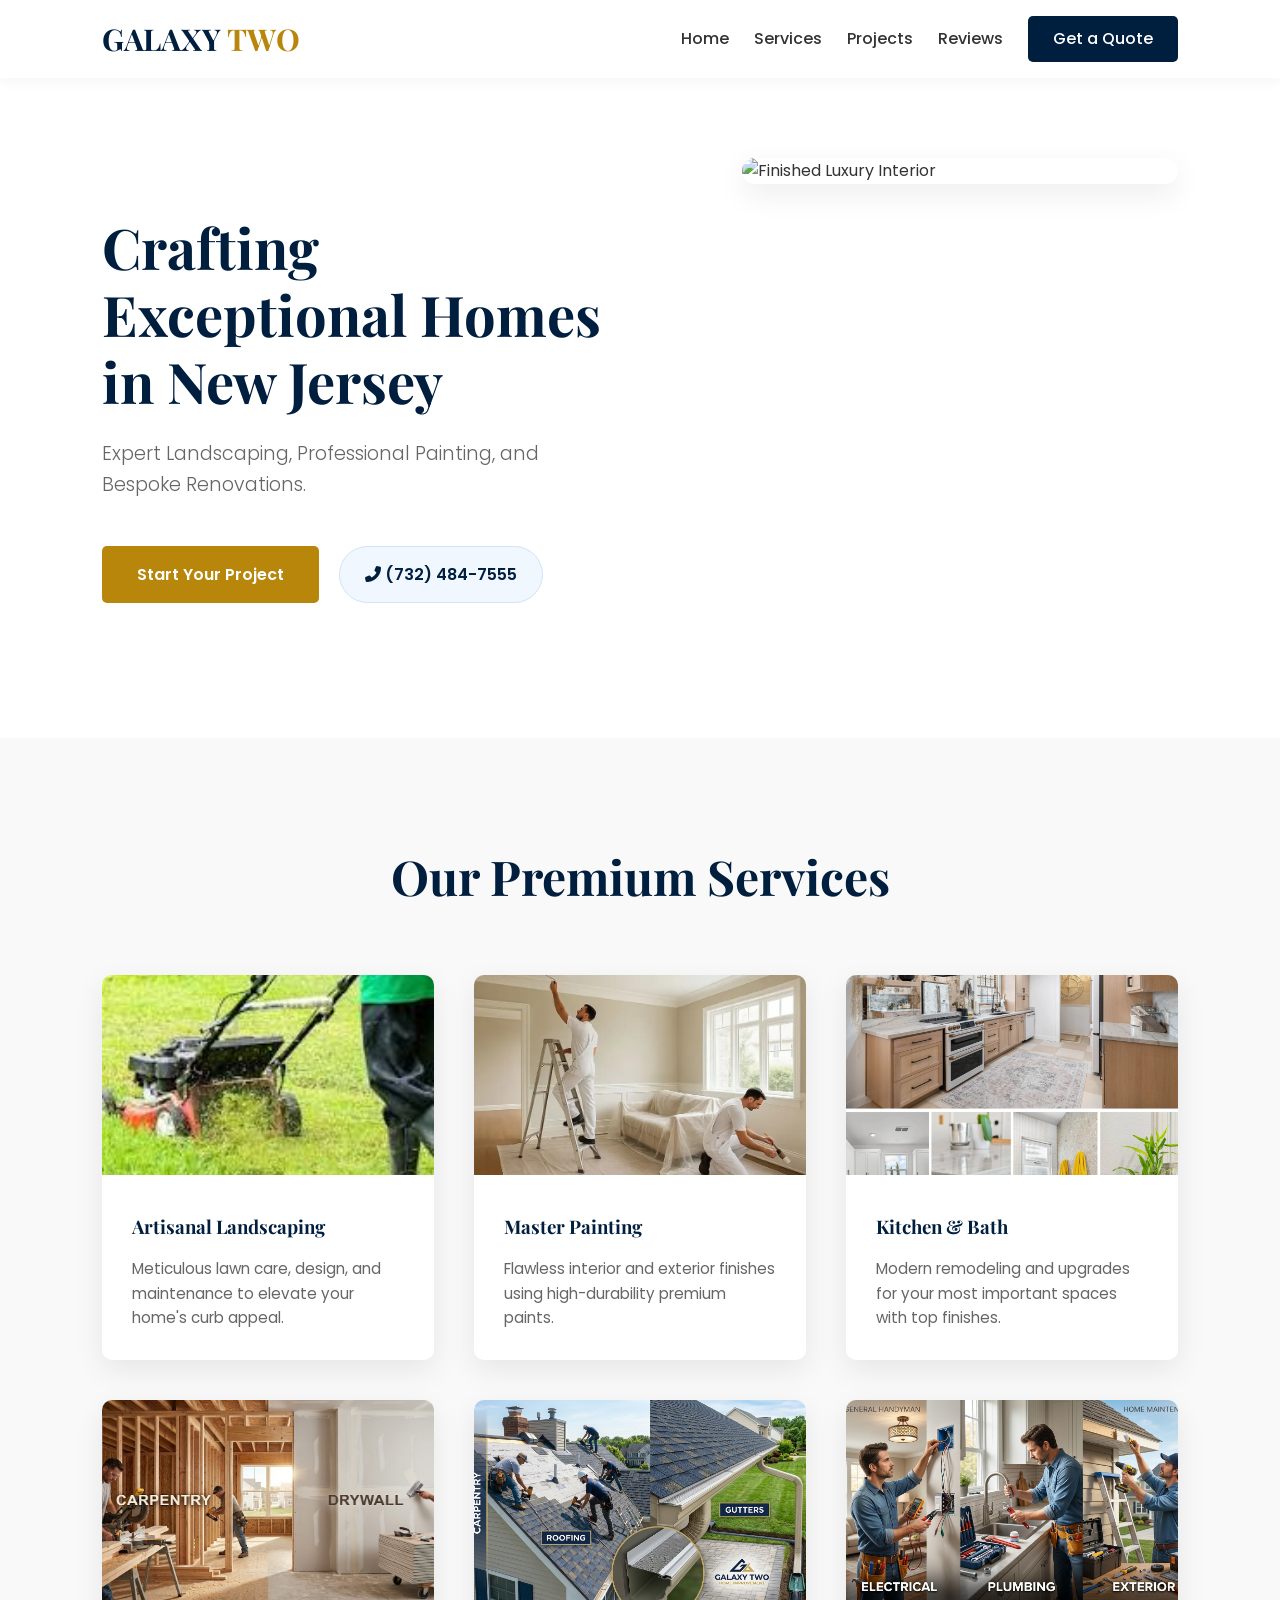
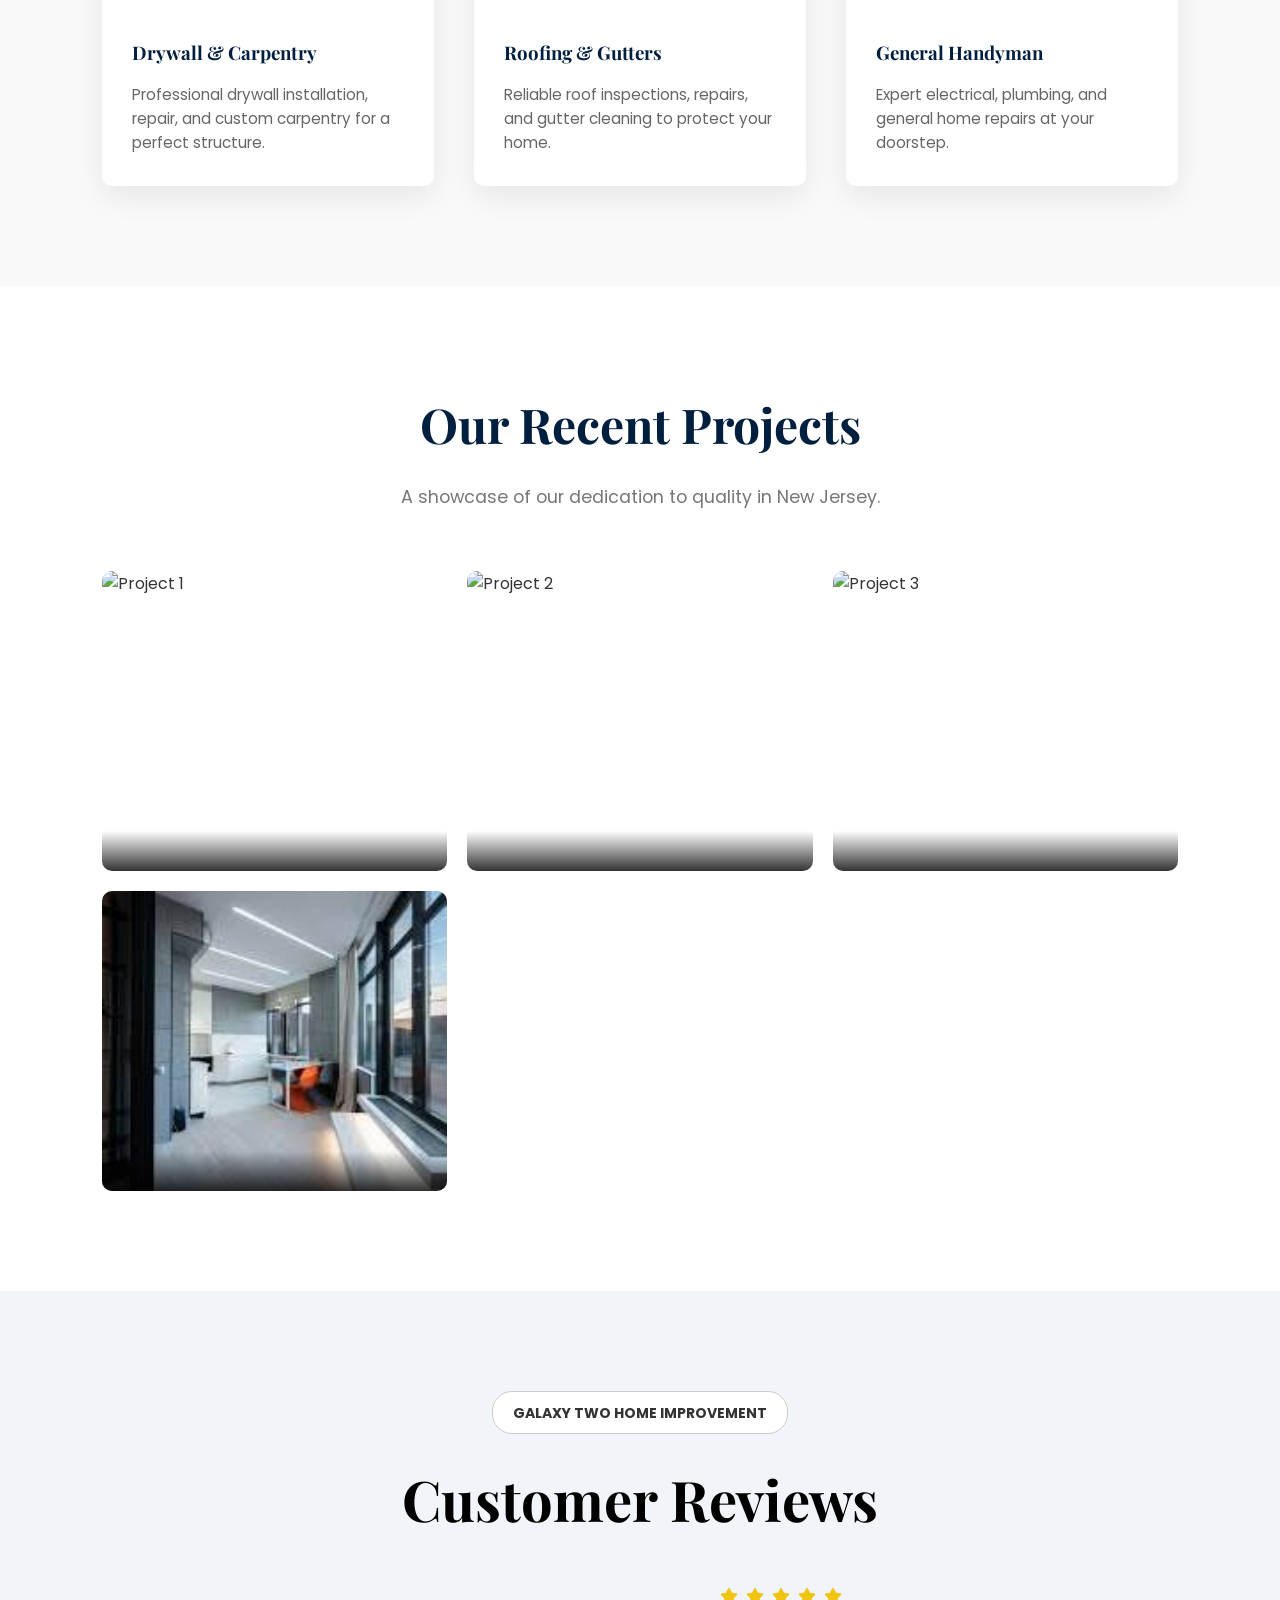
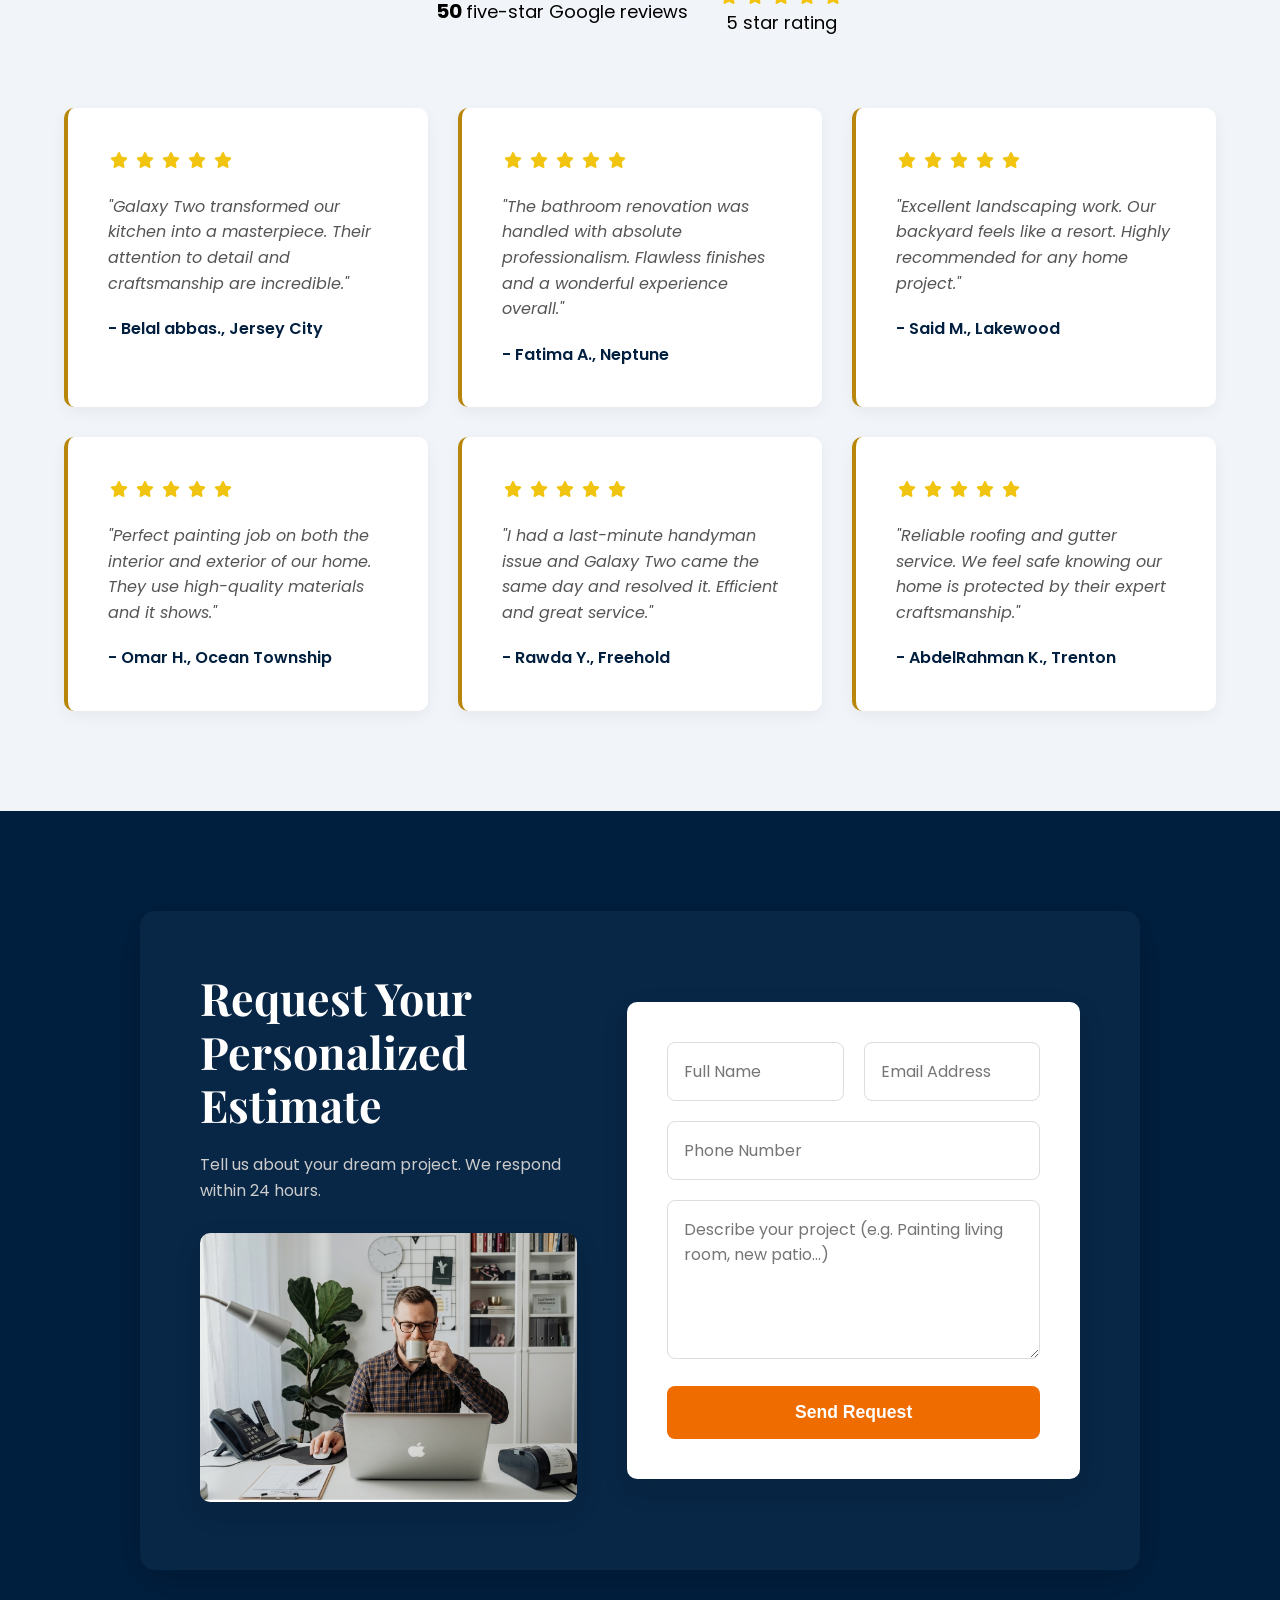
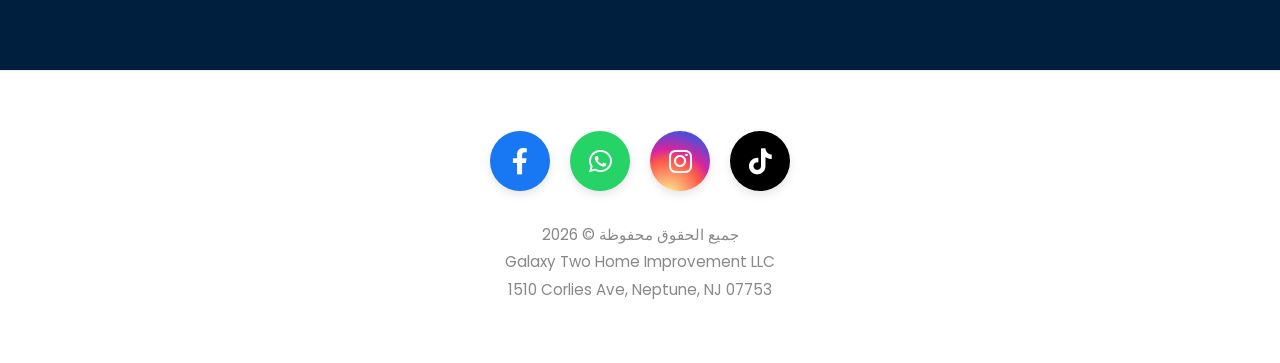
==== index.html @ e9cbbf68 "fix index.html name" ====
<!DOCTYPE html>
<html lang="en">
<head>
    <meta charset="UTF-8">
    <meta name="viewport" content="width=device-width, initial-scale=1.0">
    <title>Galaxy Two Home Improvement | Premium NJ Services</title>
    <link href="https://fonts.googleapis.com/css2?family=Playfair+Display:wght@700&family=Poppins:wght@300;400;600&display=swap" rel="stylesheet">
    <link rel="stylesheet" href="https://cdnjs.cloudflare.com/ajax/libs/font-awesome/6.0.0/css/all.min.css">
    <link rel="stylesheet" href="style.css">
</head>
<body>

    <nav class="navbar">
        <div class="logo">GALAXY <span>TWO</span></div>
        <ul class="nav-links">
            <li><a href="#home">Home</a></li>
            <li><a href="#services">Services</a></li>
            <li><a href="#projects">Projects</a></li>
            <li><a href="#reviews">Reviews</a></li>
            <li><a href="#contact" class="nav-btn">Get a Quote</a></li>
        </ul>
    </nav>

    <header id="home" class="hero">
        <div class="hero-content">
            <div class="hero-text">
                <h1>Crafting Exceptional Homes in New Jersey</h1>
                <p>Expert Landscaping, Professional Painting, and Bespoke Renovations.</p>
                <div class="hero-action">
                    <a href="#contact" class="main-btn">Start Your Project</a>
                    <a href="tel:7324847555" class="phone-box pulse">
                        <i class="fas fa-phone-alt"></i> (732) 484-7555
                    </a>
                </div>
            </div>
            <div class="hero-images-container">
                <img src="https://images.unsplash.com/photo-1600607687939-ce8a6c25118c?q=80&w=1000" alt="Finished Luxury Interior" class="img-finished">
                
            </div>
        </div>
    </header>

    <section id="services" class="services">
        <h2 class="section-title">Our Premium Services</h2>
        <div class="service-grid">
            <div class="card hover-animate">
                <img src="images/images.jpg" alt="Landscaping Service" class="service-img">
                <div class="card-content">
                    <h3>Artisanal Landscaping</h3>
                    <p>Meticulous lawn care, design, and maintenance to elevate your home's curb appeal.</p>
                </div>
            </div>
            <div class="card hover-animate">
                <img src="images/imgpaintahouseinterior.webp" alt="Painting Service" class="service-img">
                <div class="card-content">
                    <h3>Master Painting</h3>
                    <p>Flawless interior and exterior finishes using high-durability premium paints.</p>
                </div>
            </div>
            <div class="card hover-animate">
                <img src="images/Kitchen+and+Bath+Remodel+Designs+by+Ceramic+Designs_0001-min.webp" alt="Renovation Service" class="service-img">
                <div class="card-content">
                    <h3>Kitchen & Bath</h3>
                    <p>Modern remodeling and upgrades for your most important spaces with top finishes.</p>
                </div>
            </div>
            <div class="card hover-animate">
                <img src="images/8a77ab14-c4eb-44f3-abc7-3802cfe8947a.jpg" alt="Carpentry Service" class="service-img">
                <div class="card-content">
                    <h3>Drywall & Carpentry</h3>
                    <p>Professional drywall installation, repair, and custom carpentry for a perfect structure.</p>
                </div>
            </div>
            <div class="card hover-animate">
                <img src="images/Gemini_Generated_Image_jaud03jaud03jaud.png" alt="Roofing Service" class="service-img">
                <div class="card-content">
                    <h3>Roofing & Gutters</h3>
                    <p>Reliable roof inspections, repairs, and gutter cleaning to protect your home.</p>
                </div>
            </div>
            <div class="card hover-animate">
                <img src="images/Gemini_Generated_Image_tlhnj5tlhnj5tlhn(1).png" alt="Handyman Service" class="service-img">
                <div class="card-content">
                    <h3>General Handyman</h3>
                    <p>Expert electrical, plumbing, and general home repairs at your doorstep.</p>
                </div>
            </div>
        </div>
    </section>

    <section id="projects" class="projects">
        <h2 class="section-title">Our Recent Projects</h2>
        <p class="section-subtitle">A showcase of our dedication to quality in New Jersey.</p>
        <div class="project-gallery">
            <div class="project-item hover-animate">
                <img src="https://images.unsplash.com/photo-1613545325278-f24b0cae1224?q=80&w=600" alt="Project 1">
                <div class="project-overlay"><h3>Luxury Kitchen, Neptune</h3></div>
            </div>
            <div class="project-item hover-animate">
                <img src="https://images.unsplash.com/photo-1582268611958-ebfd161ef9cf?q=80&w=600" alt="Project 2">
                <div class="project-overlay"><h3>Premium Backyard, Ocean Township</h3></div>
            </div>
            <div class="project-item hover-animate">
                <img src="https://images.unsplash.com/photo-1560185007-c5ca9d2c014d?q=80&w=600" alt="Project 3">
                <div class="project-overlay"><h3>Modern Bathroom, Monmouth</h3></div>
            </div>
            <div class="project-item hover-animate">
                <img src="images/download (2).jpg" alt="Project 4">
                <div class="project-overlay"><h3>Exterior Painting, New Jersey</h3></div>
            </div>
        </div>
    </section>
<section id="reviews" class="reviews-section-premium">
    <div class="reviews-content-wrapper">
        
        <div class="reviews-content">
            <div class="brand-tag">
                <span>GALAXY TWO HOME IMPROVEMENT</span>
            </div>
            
            <h2 class="reviews-title-premium">Customer Reviews</h2>
            
            <div class="ratings-bar">
                <div class="rating-stat">
                    <span class="rating-number">50</span>
                    <span class="rating-text">five-star Google reviews</span>
                </div>
                
                <div class="stars-stat">
                    <div class="stars-wrapper">
                        <i class="fas fa-star gold"></i>
                        <i class="fas fa-star gold"></i>
                        <i class="fas fa-star gold"></i>
                        <i class="fas fa-star gold"></i>
                        <i class="fas fa-star gold"></i>
                    </div>
                    <span class="star-rating-text">5 star rating</span>
                </div>
            </div>
        </div>

        <div class="review-cards-container">
            
            <div class="review-card-premium hover-animate">
                <div class="card-stars">
                    <i class="fas fa-star gold"></i>
                    <i class="fas fa-star gold"></i>
                    <i class="fas fa-star gold"></i>
                    <i class="fas fa-star gold"></i>
                    <i class="fas fa-star gold"></i>
                </div>
                <p>"Galaxy Two transformed our kitchen into a masterpiece. Their attention to detail and craftsmanship are incredible."</p>
                <div class="card-author">
                    <h4>- Belal abbas., Jersey City</h4>
                </div>
            </div>

            <div class="review-card-premium hover-animate">
                <div class="card-stars">
                    <i class="fas fa-star gold"></i>
                    <i class="fas fa-star gold"></i>
                    <i class="fas fa-star gold"></i>
                    <i class="fas fa-star gold"></i>
                    <i class="fas fa-star gold"></i>
                </div>
                <p>"The bathroom renovation was handled with absolute professionalism. Flawless finishes and a wonderful experience overall."</p>
                <div class="card-author">
                    <h4>- Fatima A., Neptune</h4>
                </div>
            </div>

            <div class="review-card-premium hover-animate">
                <div class="card-stars">
                    <i class="fas fa-star gold"></i>
                    <i class="fas fa-star gold"></i>
                    <i class="fas fa-star gold"></i>
                    <i class="fas fa-star gold"></i>
                    <i class="fas fa-star gold"></i>
                </div>
                <p>"Excellent landscaping work. Our backyard feels like a resort. Highly recommended for any home project."</p>
                <div class="card-author">
                    <h4>- Said M., Lakewood</h4>
                </div>
            </div>

            <div class="review-card-premium hover-animate">
                <div class="card-stars">
                    <i class="fas fa-star gold"></i>
                    <i class="fas fa-star gold"></i>
                    <i class="fas fa-star gold"></i>
                    <i class="fas fa-star gold"></i>
                    <i class="fas fa-star gold"></i>
                </div>
                <p>"Perfect painting job on both the interior and exterior of our home. They use high-quality materials and it shows."</p>
                <div class="card-author">
                    <h4>- Omar H., Ocean Township</h4>
                </div>
            </div>

            <div class="review-card-premium hover-animate">
                <div class="card-stars">
                    <i class="fas fa-star gold"></i>
                    <i class="fas fa-star gold"></i>
                    <i class="fas fa-star gold"></i>
                    <i class="fas fa-star gold"></i>
                    <i class="fas fa-star gold"></i>
                </div>
                <p>"I had a last-minute handyman issue and Galaxy Two came the same day and resolved it. Efficient and great service."</p>
                <div class="card-author">
                    <h4>- Rawda Y., Freehold</h4>
                </div>
            </div>

            <div class="review-card-premium hover-animate">
                <div class="card-stars">
                    <i class="fas fa-star gold"></i>
                    <i class="fas fa-star gold"></i>
                    <i class="fas fa-star gold"></i>
                    <i class="fas fa-star gold"></i>
                    <i class="fas fa-star gold"></i>
                </div>
                <p>"Reliable roofing and gutter service. We feel safe knowing our home is protected by their expert craftsmanship."</p>
                <div class="card-author">
                    <h4>- AbdelRahman K., Trenton</h4>
                </div>
            </div>

        </div> </div>
</section>

    <section id="contact" class="contact-section-colored">
        <div class="contact-container hover-animate">
            <div class="contact-text-side">
                <h2>Request Your Personalized Estimate</h2>
                <p>Tell us about your dream project. We respond within 24 hours.</p>
                <img src="images/Gemini_Generated_Image_235vxo235vxo235v.png" alt="Handyman at work" class="contact-side-img">
            </div>
            <form action="https://formspree.io/f/xzdyvzzg" method="POST" id="main-form">
                <div class="form-row">
                    <input type="text" name="name" placeholder="Full Name" required>
                    <input type="email" name="email" placeholder="Email Address" required>
                </div>
                <input type="text" name="phone" placeholder="Phone Number" required>
                <textarea name="message" rows="5" placeholder="Describe your project (e.g. Painting living room, new patio...)" required></textarea>
                <button type="submit" class="submit-btn hover-animate">Send Request</button>
            </form>
        </div>
    </section>

    <footer class="main-footer">
        <div class="social-icons-container">
            <a href="https://www.facebook.com/profile.php?id=61584529179958" class="icon facebook" target="_blank"><i class="fab fa-facebook-f"></i></a>
            <a href="https://wa.me/17324847555" class="icon whatsapp" target="_blank"><i class="fab fa-whatsapp"></i></a>
            <a href="https://www.facebook.com/profile.php?id=61584529179958" class="icon instagram" target="_blank"><i class="fab fa-instagram"></i></a>
            <a href="https://www.facebook.com/profile.php?id=61584529179958" class="icon tiktok" target="_blank"><i class="fab fa-tiktok"></i></a>
        </div>
        <div class="copyrights">
            <p>جميع الحقوق محفوظة © 2026</p>
            <p>Galaxy Two Home Improvement LLC</p>
            <p>1510 Corlies Ave, Neptune, NJ 07753</p>
        </div>
    </footer>

    <div id="success-popup" class="popup">
        <div class="popup-content">
            <span class="close-popup">&times;</span>
            <div class="check-icon">✓</div>
            <h2>Your Request Sent Successfully!</h2>
            <p>We will contact you soon, Sir.</p>
        </div>
    </div>

    <script src="script.js"></script>
</body>
</html>
---- style.css ----
:root {
    --bg-color: #f9f9f9;
    --navy-blue: #001f3f; /* أزرق فخم للبراند */
    --gold: #b8860b; /* ذهبي للفخامة والتنبيه */
    --accent-orange: #ef6c00; /* برتقالي شيك */
    --white: #ffffff;
    --shadow: 0 10px 30px rgba(0,0,0,0.08);
    --transition: all 0.3s cubic-bezier(0.175, 0.885, 0.32, 1.275);
}

* { margin: 0; padding: 0; box-sizing: border-box; }
body { font-family: 'Poppins', sans-serif; background: var(--bg-color); color: #333; line-height: 1.6; overflow-x: hidden; scroll-behavior: smooth; }

/* تأثير الحركة العام لأي كارت أو زرار */
.hover-animate { transition: var(--transition); }
.hover-animate:hover { transform: translateY(-5px); box-shadow: 0 15px 40px rgba(0,0,0,0.12); }

/* Navbar */
.navbar { display: flex; justify-content: space-between; align-items: center; padding: 15px 8%; background: var(--white); box-shadow: 0 2px 15px rgba(0,0,0,0.05); position: sticky; top: 0; z-index: 1000; }
.logo { font-family: 'Playfair Display', serif; font-size: 30px; font-weight: 700; color: var(--navy-blue); }
.logo span { color: var(--gold); }
.nav-links { list-style: none; display: flex; align-items: center; }
.nav-links li { margin-left: 25px; }
.nav-links a { text-decoration: none; color: #333; font-weight: 500; font-size: 1rem; transition: var(--transition); display: inline-block; }

/* حركة أزرار القائمة */
.nav-links a:not(.nav-btn):hover { color: var(--gold); transform: scale(1.1); }
.nav-btn { background: var(--navy-blue); color: var(--white) !important; padding: 10px 25px; border-radius: 5px; font-weight: 600; }
.nav-btn:hover { background: var(--gold); transform: scale(1.05) translateY(-2px); }

/* Hero Section */
.hero { padding: 80px 8%; background: var(--white); }
.hero-content { display: grid; grid-template-columns: 1fr 1fr; gap: 50px; align-items: center; }
.hero-text h1 { font-family: 'Playfair Display', serif; font-size: 3.5rem; color: var(--navy-blue); line-height: 1.2; margin-bottom: 25px; }
.hero-text p { font-size: 1.2rem; color: #666; margin-bottom: 45px; font-weight: 300; }
.hero-action { display: flex; gap: 20px; align-items: center; flex-wrap: wrap; }

/* بوكس الرقم النبضي */
.phone-box { text-decoration: none; background: #f0f7ff; color: var(--navy-blue); padding: 15px 25px; border-radius: 50px; font-weight: 600; border: 1px solid #d1e3f8; transition: var(--transition); }
@keyframes pulse { 0% { box-shadow: 0 0 0 0 rgba(184, 134, 11, 0.4); } 70% { box-shadow: 0 0 0 15px rgba(184, 134, 11, 0); } 100% { box-shadow: 0 0 0 0 rgba(184, 134, 11, 0); } }
.pulse { animation: pulse 2s infinite; }
.phone-box:hover { transform: scale(1.1) translateY(-3px); background: #e0f2f1; }

.main-btn { padding: 16px 35px; background: var(--gold); color: white; text-decoration: none; border-radius: 5px; font-weight: 600; transition: var(--transition); }
.main-btn:hover { background: var(--navy-blue); transform: scale(1.05) translateY(-3px); }

/* Hero Images (تشطيب + نجيل) */
.hero-images-container { position: relative; height: 500px; }
.img-finished { width: 85%; border-radius: 15px; position: absolute; top: 0; right: 0; z-index: 1; box-shadow: var(--shadow); transition: 0.5sEase-in-out; }
.img-work { width: 65%; border-radius: 15px; border: 6px solid white; position: absolute; bottom: 0; left: 0; z-index: 2; box-shadow: var(--shadow); transition: 0.5sEase-in-out; }
.hero-images-container:hover .img-finished { transform: translate(-10px, 10px); }
.hero-images-container:hover .img-work { transform: scale(1.1); }

/* العناوين العامة */
.section-title { font-family: 'Playfair Display', serif; font-size: 3rem; margin-bottom: 60px; color: var(--navy-blue); text-align: center; }
.section-subtitle { text-align: center; color: #777; font-size: 1.1rem; margin-top: -40px; margin-bottom: 60px; }

/* الخدمات (Cards with images) */
.services { padding: 100px 8%; background: var(--bg-color); }
.service-grid { display: grid; grid-template-columns: repeat(auto-fit, minmax(320px, 1fr)); gap: 40px; }
.card { background: white; border-radius: 10px; overflow: hidden; box-shadow: var(--shadow); }
.service-img { width: 100%; height: 200px; object-fit: cover; }
.card-content { padding: 30px; text-align: left; }
.card h3 { font-family: 'Playfair Display', serif; margin-bottom: 15px; color: var(--navy-blue); }
.card p { color: #666; font-size: 0.95rem; }

/* معرض الأعمال (Our Projects Gallery) */
.projects { padding: 100px 8%; background: var(--white); }
.project-gallery { display: grid; grid-template-columns: repeat(auto-fit, minmax(280px, 1fr)); gap: 20px; }
.project-item { position: relative; border-radius: 10px; overflow: hidden; height: 300px; cursor: pointer; }
.project-item img { width: 100%; height: 100%; object-fit: cover; transition: 0.5sEase-in-out; }
.project-overlay { position: absolute; bottom: 0; left: 0; width: 100%; height: 0; background: linear-gradient(to top, rgba(0,0,0,0.8), rgba(0,0,0,0)); color: white; display: flex; align-items: flex-end; justify-content: flex-start; padding: 20px; transition: 0.5s ease-in-out; }
.project-overlay h3 { font-family: 'Poppins', sans-serif; font-size: 1.1rem; opacity: 0; transition: 0.3sEase-in-out; }
.project-item:hover img { transform: scale(1.1); }
.project-item:hover .project-overlay { height: 100%; }
.project-item:hover .project-overlay h3 { opacity: 1; }

/* آراء العملاء (Testimonials) */
.reviews { padding: 100px 8%; background: var(--bg-color); }
.review-grid { display: grid; grid-template-columns: repeat(auto-fit, minmax(300px, 1fr)); gap: 30px; }
.review-card { background: white; padding: 40px; border-radius: 10px; box-shadow: var(--shadow); border-left: 5px solid var(--gold); text-align: left; }
.stars { font-size: 20px; margin-bottom: 15px; }
.review-card p { font-style: italic; color: #555; margin-bottom: 20px; }
.review-card h4 { color: var(--navy-blue); font-weight: 600; }

/* سيكشن التسجيل الملون (Navy Blue Background) */
.contact-section-colored { padding: 100px 8%; background: var(--navy-blue); color: var(--white); }
.contact-container { max-width: 1000px; margin: 0 auto; display: grid; grid-template-columns: 1fr 1.2fr; gap: 50px; align-items: center; background: rgba(255,255,255,0.03); padding: 60px; border-radius: 15px; box-shadow: 0 10px 40px rgba(0,0,0,0.2); }
.contact-text-side h2 { font-family: 'Playfair Display', serif; font-size: 2.8rem; color: var(--white); margin-bottom: 20px; line-height: 1.2; }
.contact-text-side p { color: #ccc; margin-bottom: 30px; }
.contact-side-img { width: 100%; border-radius: 10px; box-shadow: var(--shadow); }

#main-form { background: white; padding: 40px; border-radius: 10px; box-shadow: var(--shadow); color: #333; text-align: center; }
.form-row { display: flex; gap: 20px; }
input, textarea { width: 100%; padding: 16px; margin-bottom: 20px; border: 1px solid #ddd; border-radius: 8px; font-family: inherit; font-size: 1rem; }
.submit-btn { width: 100%; padding: 16px; background: var(--accent-orange); color: white; border: none; border-radius: 8px; font-size: 1.1rem; font-weight: 600; cursor: pointer; transition: var(--transition); }
.submit-btn:hover { background: var(--navy-blue); transform: scale(1.03) translateY(-3px); }

/* الفوتر */
.main-footer { padding: 60px 0; background: white; text-align: center; border-top: 1px solid #eee; }
.social-icons-container { display: flex; justify-content: center; gap: 20px; margin-bottom: 30px; }
.icon { width: 60px; height: 60px; border-radius: 50%; display: flex; align-items: center; justify-content: center; color: white; font-size: 26px; text-decoration: none; transition: var(--transition); box-shadow: 0 4px 10px rgba(0,0,0,0.1); }
.icon:hover { transform: scale(1.3); box-shadow: 0 8px 20px rgba(0,0,0,0.2); }

.youtube { background: #FF0000; }
.facebook { background: #1877F2; }
.whatsapp { background: #25D366; }
.instagram { background: radial-gradient(circle at 30% 107%, #fdf497 0%, #fd5949 45%, #d6249f 60%, #285AEB 90%); }
.tiktok { background: #000; }
.copyrights { color: #888; font-size: 0.95rem; line-height: 1.8; }

/* رسالة النجاح (Popup Styles) */
.popup { display: none; position: fixed; z-index: 10001; left: 0; top: 0; width: 100%; height: 100%; overflow: auto; background-color: rgba(0,0,0,0.6); animation: fadeIn 0.5s; }
.popup-content { background-color: #fefefe; margin: 15% auto; padding: 40px; border-radius: 10px; width: 400px; text-align: center; position: relative; box-shadow: var(--shadow); animation: slideDown 0.4s; }
@keyframes fadeIn { from { opacity: 0; } to { opacity: 1; } }
@keyframes slideDown { from { transform: translateY(-50px); } to { transform: translateY(0); } }
.close-popup { color: #aaa; float: right; font-size: 28px; font-weight: bold; position: absolute; top: 10px; right: 20px; cursor: pointer; transition: 0.3s; }
.close-popup:hover { color: #333; }
.check-icon { font-size: 50px; color: var(--white); background: var(--accent-orange); width: 80px; height: 80px; border-radius: 50%; display: flex; align-items: center; justify-content: center; margin: 0 auto 20px auto; }
.popup-content h2 { color: var(--navy-blue); margin-bottom: 10px; font-family: 'Poppins', sans-serif; font-size: 1.4rem; }
.popup-content p { color: #666; font-weight: 300; }

/* Responsive */
@media (max-width: 992px) { .hero-content, .contact-container { grid-template-columns: 1fr; text-align: center; } .hero-action { justify-content: center; } .hero-images-container { height: auto; display: flex; flex-direction: column; } .img-finished, .img-work { position: static; width: 100%; margin-bottom: 20px; } .nav-links li { display: none; } .form-row { flex-direction: column; gap: 0; } }
@media (max-width: 600px) { .popup-content { width: 90%; } .hero-text h1 { font-size: 2.5rem; } }
/* تنسيق سيكشن الريفيوز الجديد */
/* --- سيكشن آراء العملاء (دمج بار جوجل + كروت ثلاثية) --- */
.reviews-section-premium {
    padding: 100px 5%;
    background-color: #f1f4f8; /* خلفية زرقاء رمادية فاتحة وناعمة نفس الصورة */
    text-align: center;
}

.reviews-content-wrapper {
    max-width: 1200px; /* عرض أكبر ليتسع للكروت */
    margin: 0 auto;
}

/* تنسيق بار جوجل العلوي */
.reviews-content {
    margin-bottom: 70px;
}

.brand-tag {
    display: inline-block;
    padding: 8px 20px;
    background-color: #fff;
    border: 1px solid #ccc;
    border-radius: 20px;
    margin-bottom: 20px;
}

.brand-tag span {
    font-size: 14px;
    font-weight: bold;
    color: #333;
    text-transform: uppercase;
}

.reviews-title-premium {
    font-size: 3.5rem;
    font-family: 'Playfair Display', serif;
    margin-bottom: 40px;
    color: #000;
}

.ratings-bar {
    display: flex;
    justify-content: center;
    align-items: center;
    gap: 30px;
    font-family: 'Poppins', sans-serif;
}

.rating-number {
    font-weight: bold;
    font-size: 20px;
    color: #000;
}

.rating-text, .star-rating-text {
    font-size: 18px;
    color: #000;
}

.stars-wrapper .gold, .card-stars .gold {
    color: #f1c40f; /* لون ذهبي للنجوم نفس الصورة */
    margin: 0 2px;
}

/* تنسيق الكروت الثلاثية لآراء العملاء */
.review-cards-container {
    display: grid;
    grid-template-columns: repeat(3, 1fr); /* 3 كروت في كل صف */
    gap: 30px;
}

.review-card-premium {
    background: white;
    padding: 40px;
    border-radius: 10px; /* حواف أنعم للكروت */
    box-shadow: 0 5px 15px rgba(0,0,0,0.05);
    text-align: left;
    border-left: 4px solid var(--gold); /* شريط جانبي ذهبي نفس الصورة */
}

.review-card-premium .card-stars {
    margin-bottom: 20px;
}

.review-card-premium p {
    font-style: italic;
    color: #555;
    margin-bottom: 20px;
    line-height: 1.6;
}

.card-author h4 {
    color: var(--navy-blue);
    font-weight: 600;
}

/* تأثير الحركة عند التحليق (اختياري) */
.hover-animate:hover {
    transform: translateY(-5px);
    box-shadow: 0 10px 25px rgba(0,0,0,0.1);
    transition: transform 0.3s ease, box-shadow 0.3s ease;
}

/* Responsive لسهولة العرض على الموبايل والتابلت */
@media (max-width: 992px) {
    .review-cards-container { grid-template-columns: repeat(2, 1fr); } /* صفين على التابلت */
}

@media (max-width: 768px) {
    .review-cards-container { grid-template-columns: 1fr; } /* صف واحد على الموبايل */
    .ratings-bar { flex-direction: column; gap: 15px; }
}
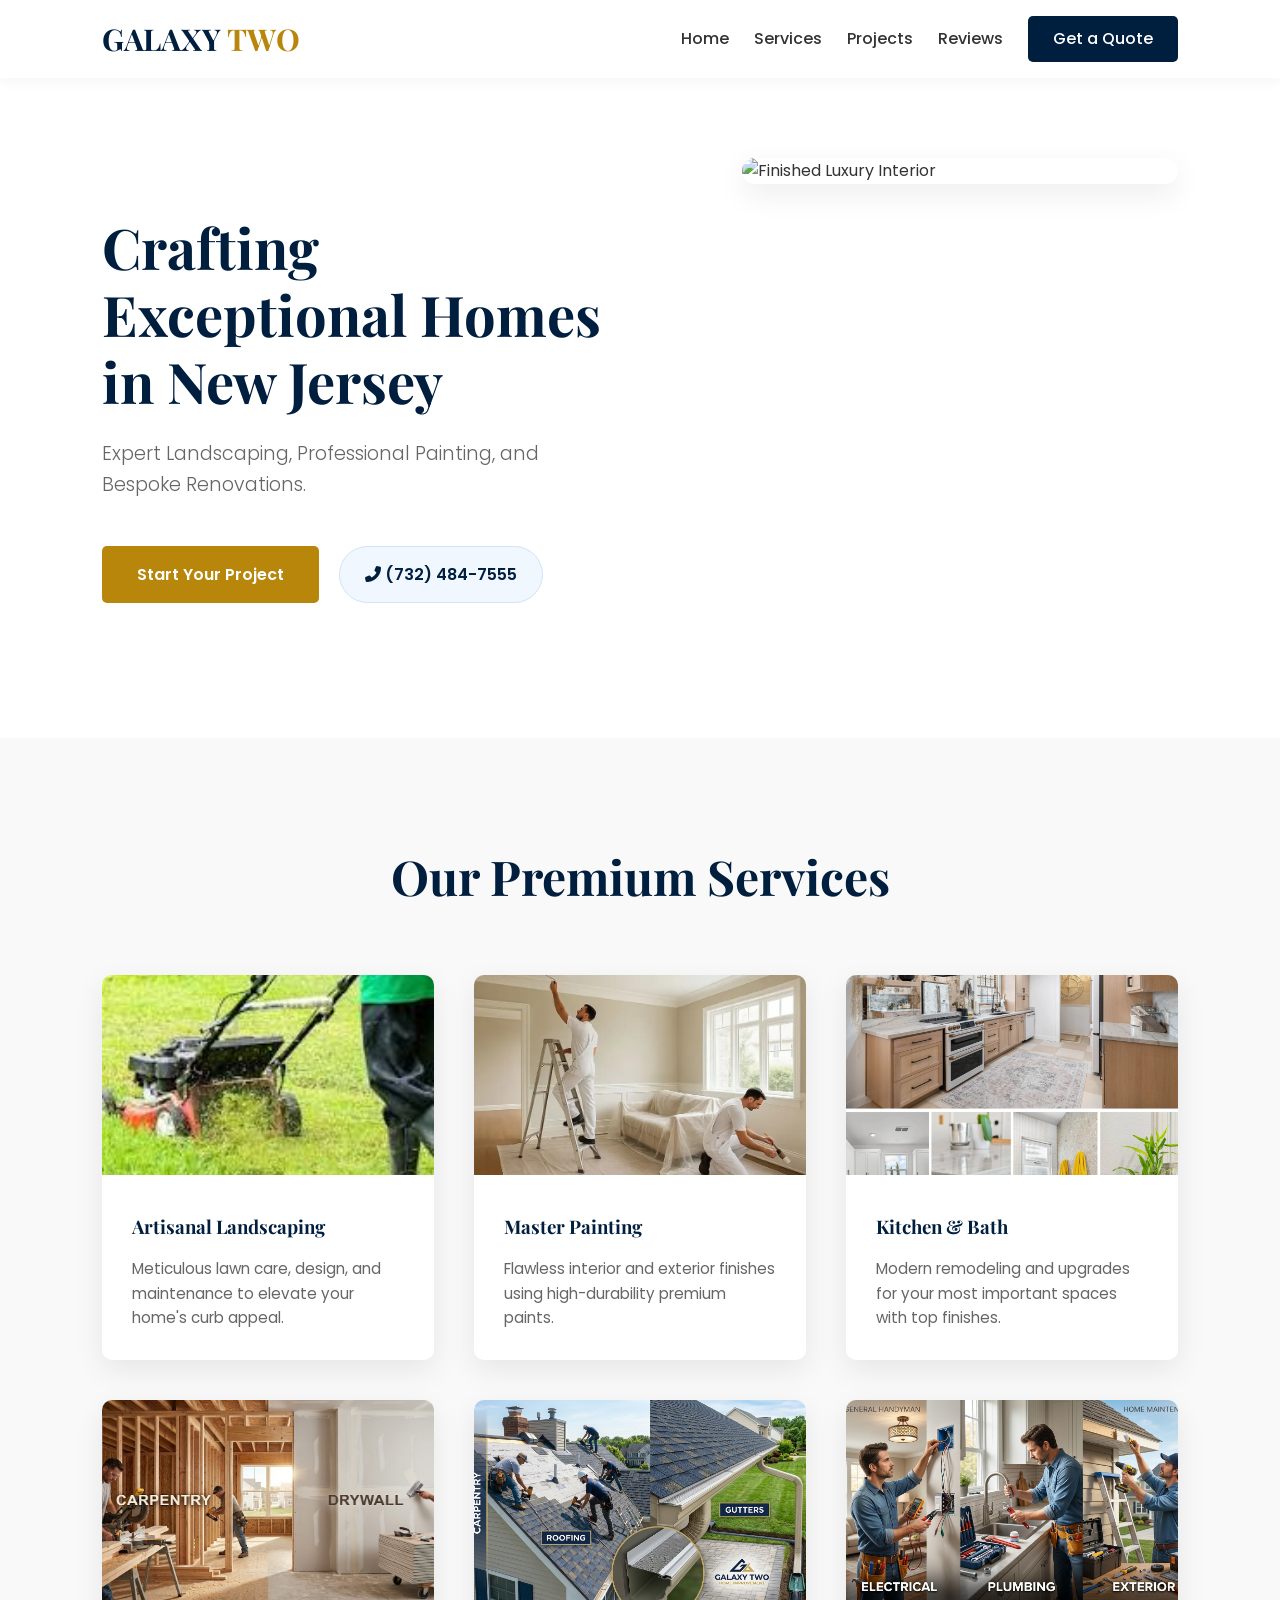
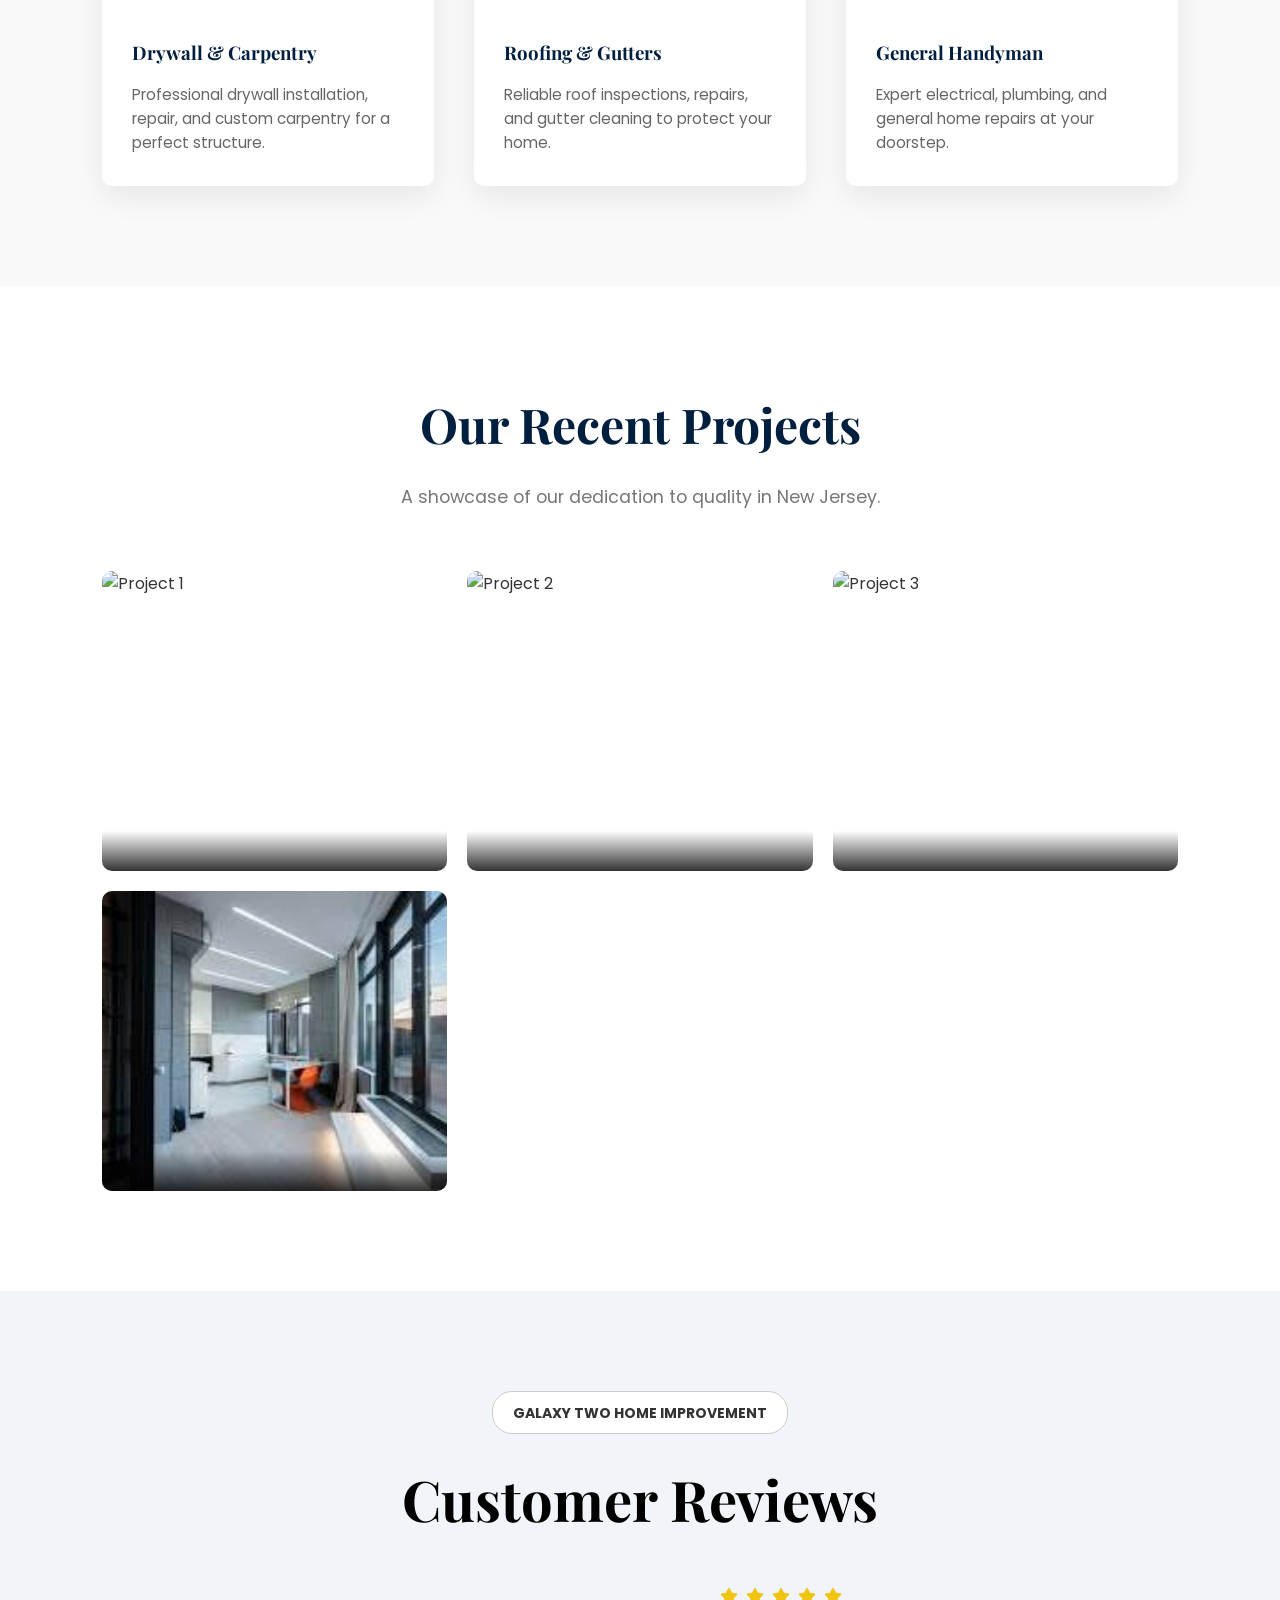
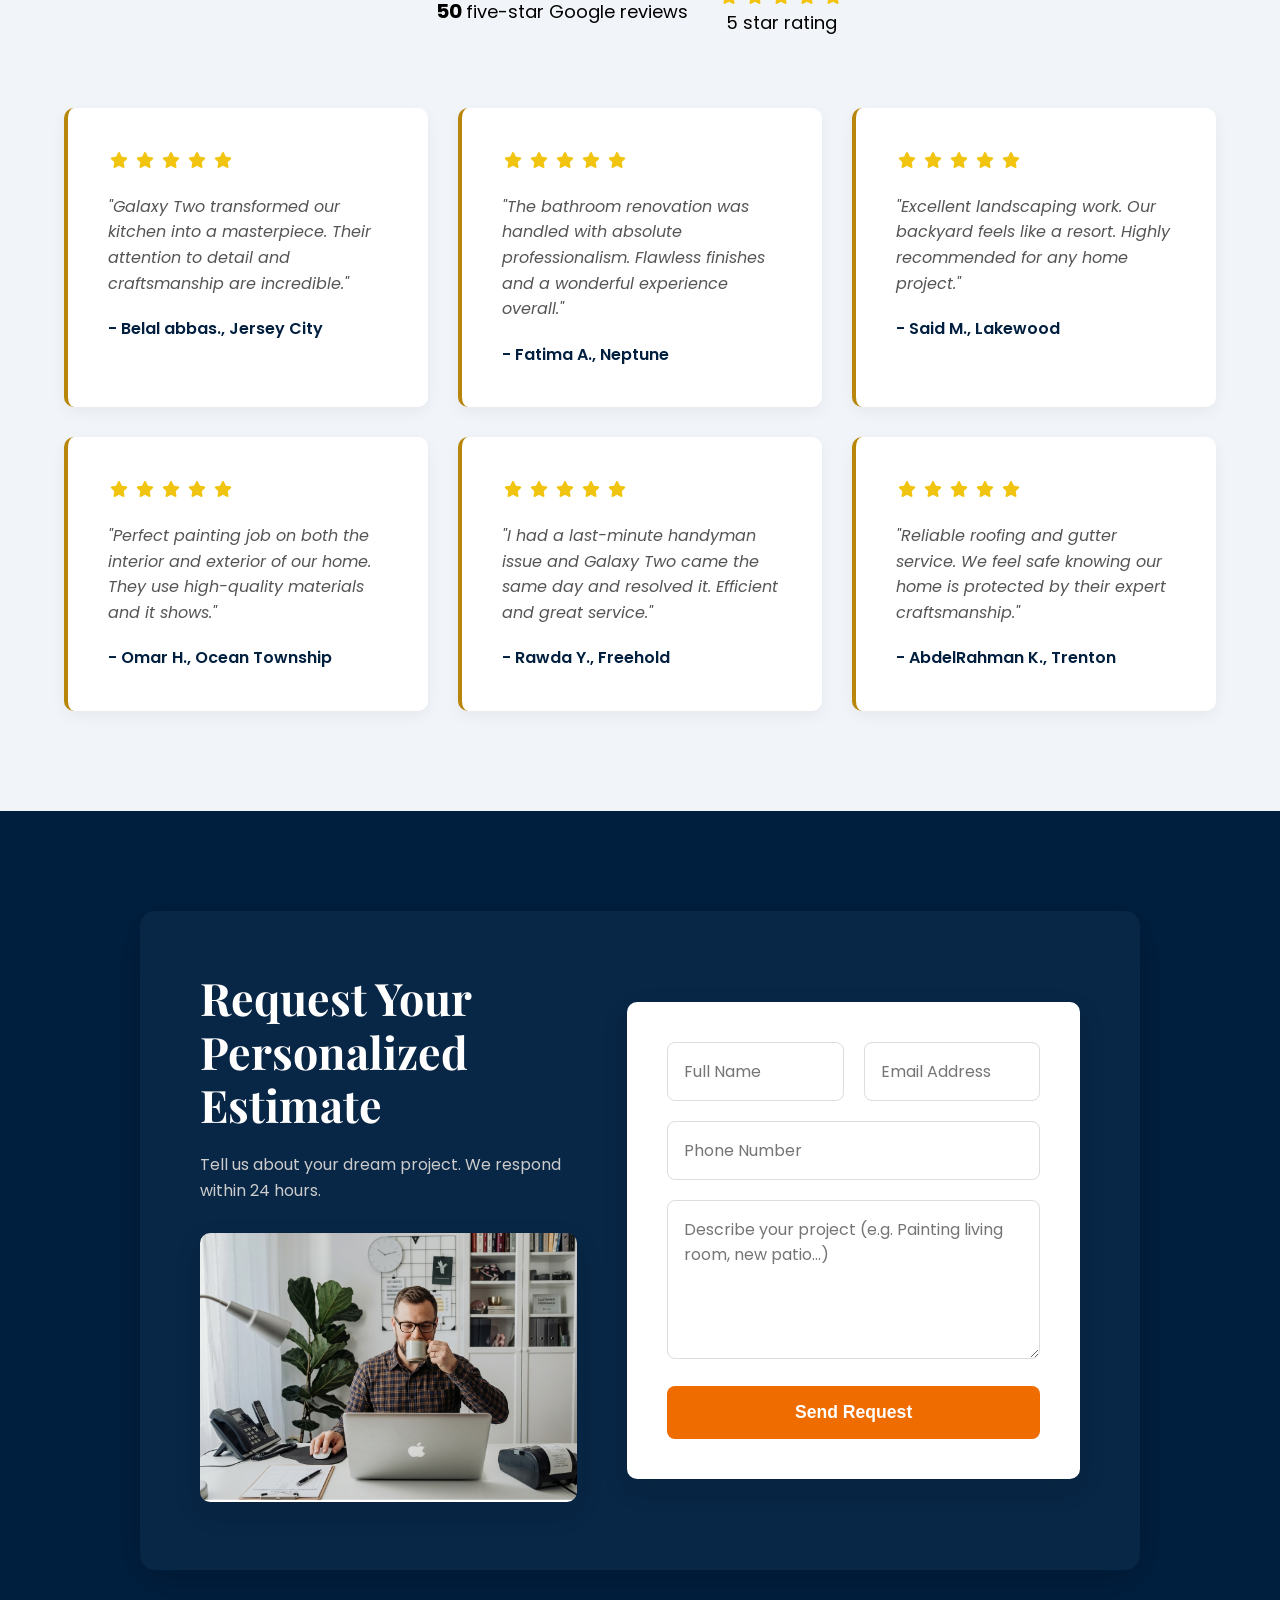
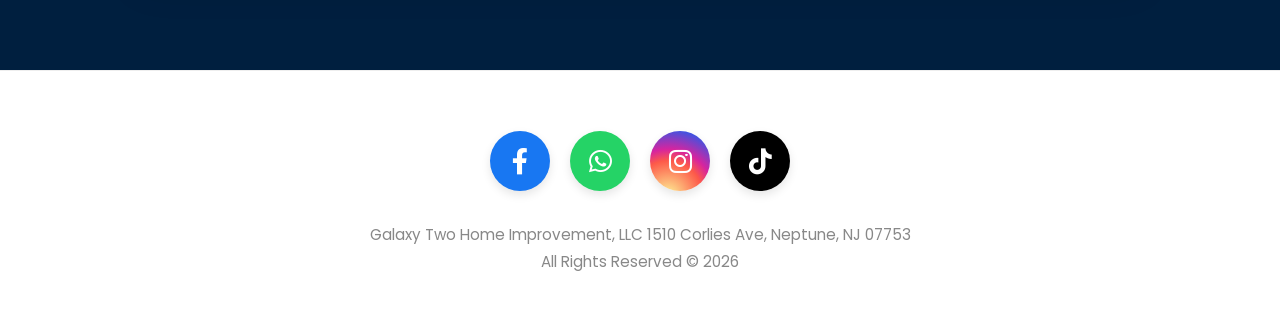
==== commit e65fc0f5: "add logo" ====
--- a/index.html
+++ b/index.html
@@ -7,6 +7,7 @@
     <link href="https://fonts.googleapis.com/css2?family=Playfair+Display:wght@700&family=Poppins:wght@300;400;600&display=swap" rel="stylesheet">
     <link rel="stylesheet" href="https://cdnjs.cloudflare.com/ajax/libs/font-awesome/6.0.0/css/all.min.css">
     <link rel="stylesheet" href="style.css">
+    <link rel="icon" type="image/png" href="im.png">
 </head>
 <body>
 
@@ -249,15 +250,15 @@
 
     <footer class="main-footer">
         <div class="social-icons-container">
-            <a href="https://www.facebook.com/profile.php?id=61584529179958" class="icon facebook" target="_blank"><i class="fab fa-facebook-f"></i></a>
+            <a href="https://www.facebook.com/people/Galax-Improvement/pfbid02s1wFNoNkZja8HZjusqycawQwbKDZ8FsqBGpn7i3CvkpeyBv6r8E6RmyxVZTK79wcl/" class="icon facebook" target="_blank"><i class="fab fa-facebook-f"></i></a>
             <a href="https://wa.me/17324847555" class="icon whatsapp" target="_blank"><i class="fab fa-whatsapp"></i></a>
-            <a href="https://www.facebook.com/profile.php?id=61584529179958" class="icon instagram" target="_blank"><i class="fab fa-instagram"></i></a>
-            <a href="https://www.facebook.com/profile.php?id=61584529179958" class="icon tiktok" target="_blank"><i class="fab fa-tiktok"></i></a>
+            <a href="https://www.instagram.com/galaximprovement" class="icon instagram" target="_blank"><i class="fab fa-instagram"></i></a>
+            <a href="https://www.tiktok.com/@galax.improvement?_r=1&_d=secCgYIASAHKAESPgo8zgbqlTiS5M0V9AZaO%2B5ZUiLPVhvWGxcnBDeNzIHa%2FVa8aiDwJYUdGZxO1Ip4JO6rnjVwAOjVtSFC5We1GgA%3D&_svg=3&checksum=9706f8601802f9630d9408d21e8589f6b9b6ede6fedf3deaa67a61694755b419&enable_clips=1&item_author_type=1&reflow_sign_scene=7&rgssign=8.1.QYeFVwMkQ4TnqatJi2TTNw&sec_uid=MS4wLjABAAAAp5nO8TSvwvS1n1BwP1pg-1Sk4Bt_tM4r7R9BANyRpanuhkO4VjhyTG6h1K4cIQKA&sec_user_id=MS4wLjABAAAAp5nO8TSvwvS1n1BwP1pg-1Sk4Bt_tM4r7R9BANyRpanuhkO4VjhyTG6h1K4cIQKA&share_app_id=1233&share_author_id=7627727153303716877&share_link_id=FAED55D5-941C-4D64-A883-F6A2E839F1B7&share_region=US&share_scene=1&sharer_language=en&social_share_type=5&source=h5_m&timestamp=1776628903&tt_from=sms&u_code=f31bg6hmkbl62e&ug_btm=b8727%2Cb0&user_id=7627727153303716877&utm_campaign=client_share&utm_medium=ios&utm_source=sms" class="icon tiktok" target="_blank"><i class="fab fa-tiktok"></i></a>
         </div>
         <div class="copyrights">
-            <p>جميع الحقوق محفوظة © 2026</p>
-            <p>Galaxy Two Home Improvement LLC</p>
-            <p>1510 Corlies Ave, Neptune, NJ 07753</p>
+            <p>Galaxy Two Home Improvement, LLC 1510 Corlies Ave, Neptune, NJ 07753</p>
+            <p>All Rights Reserved © <span id="year"></span></p>
+         
         </div>
     </footer>
 
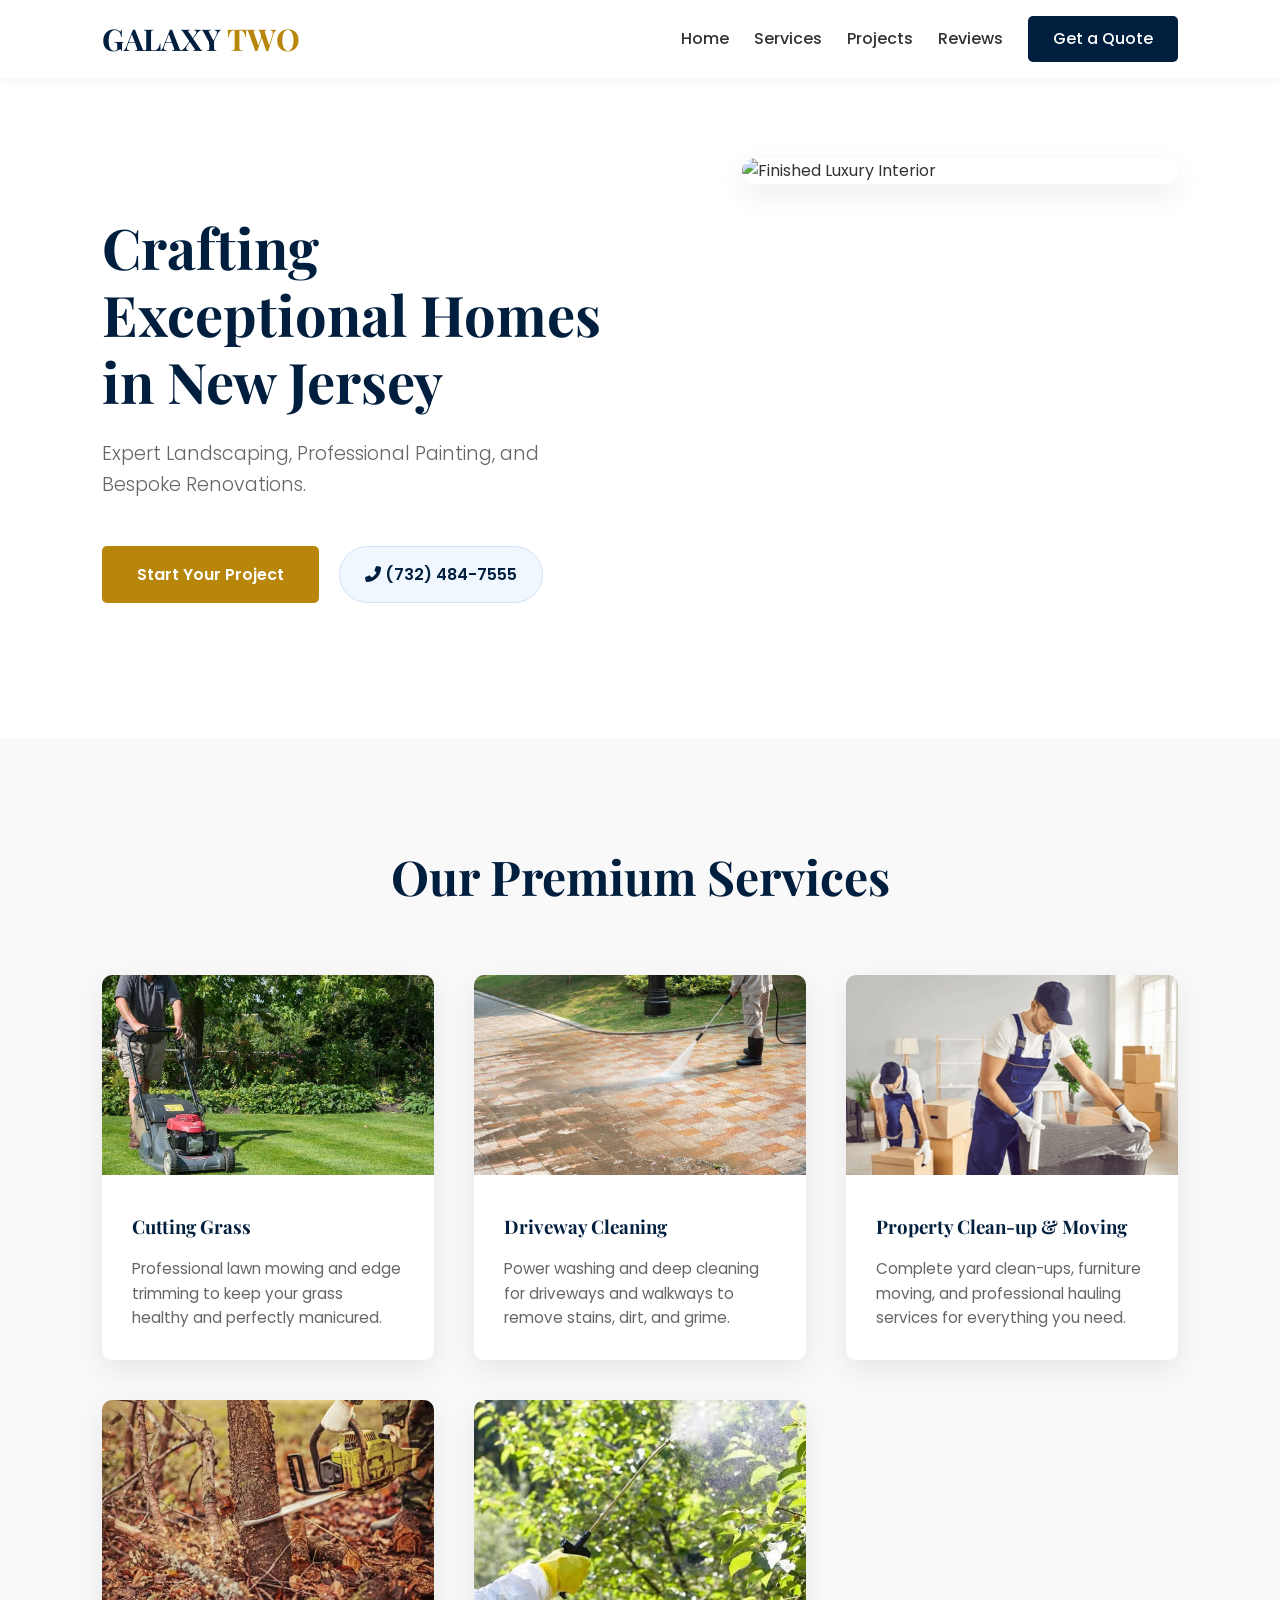
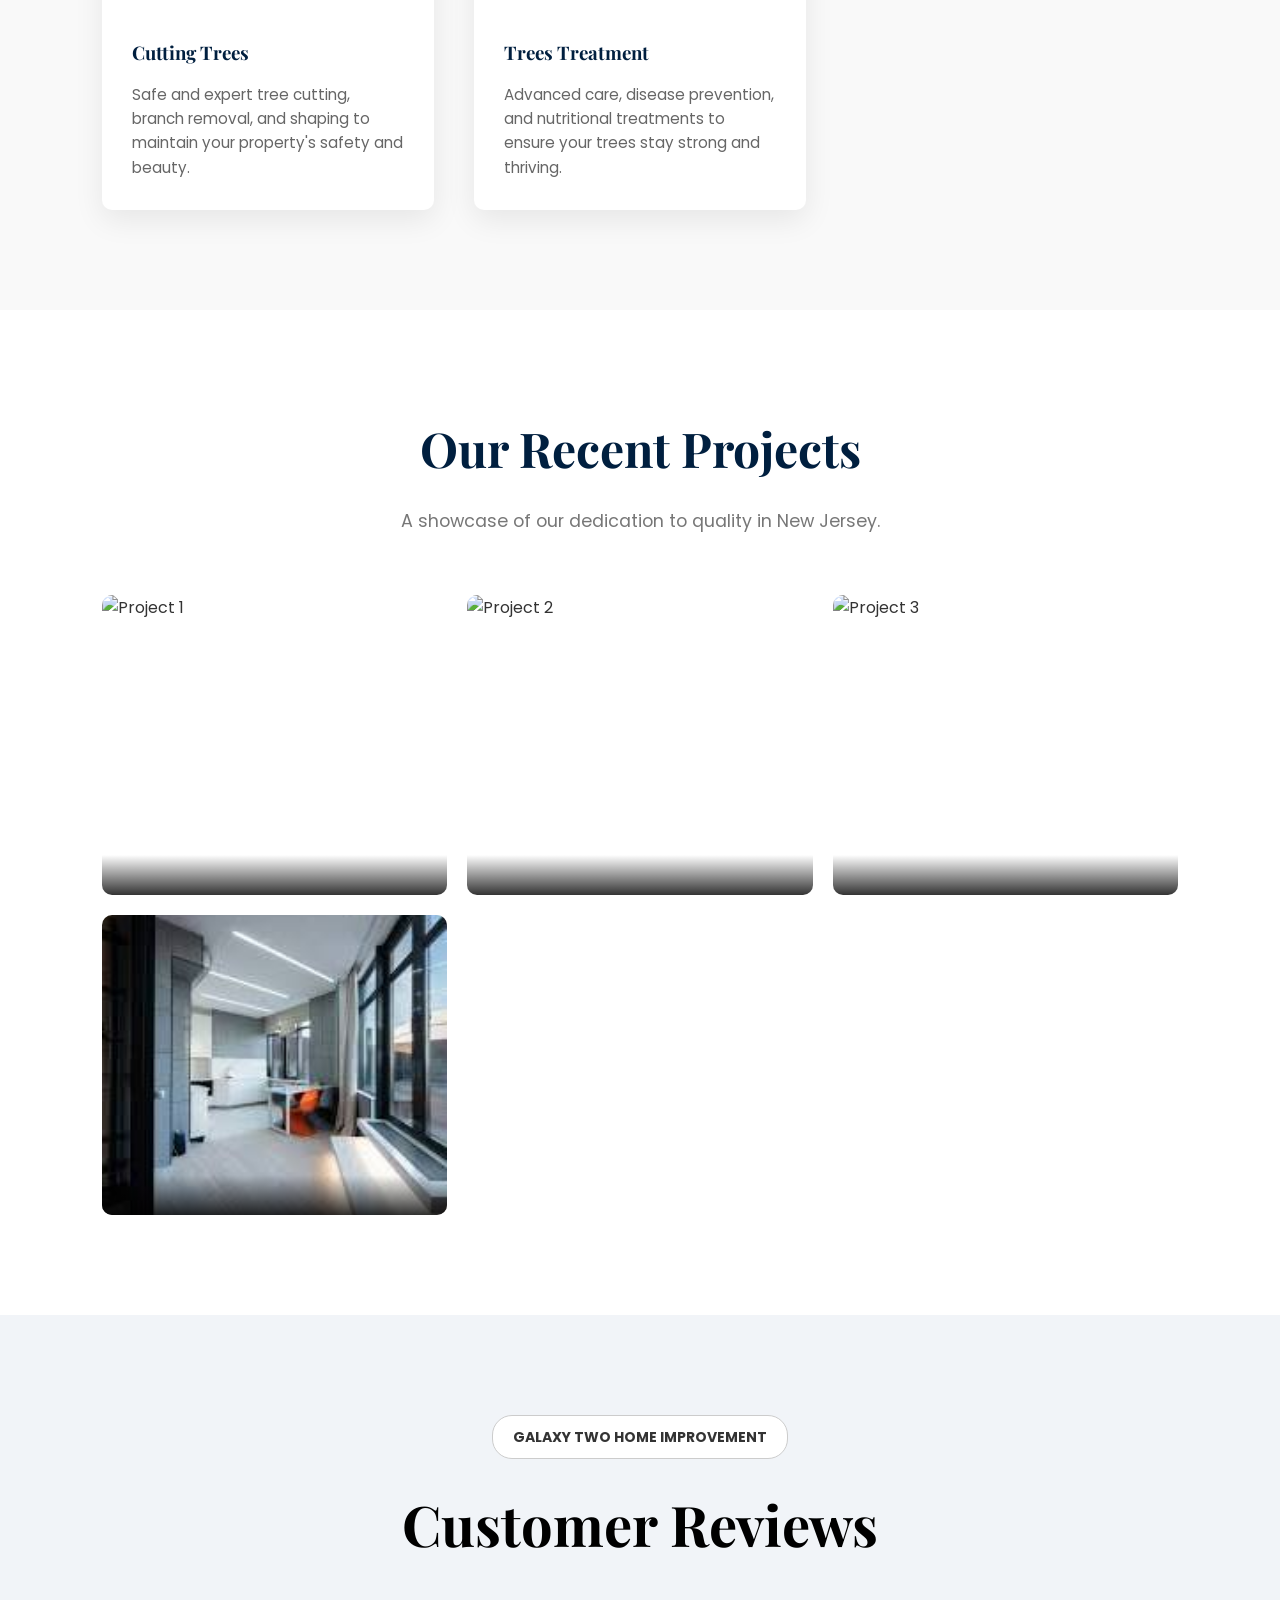
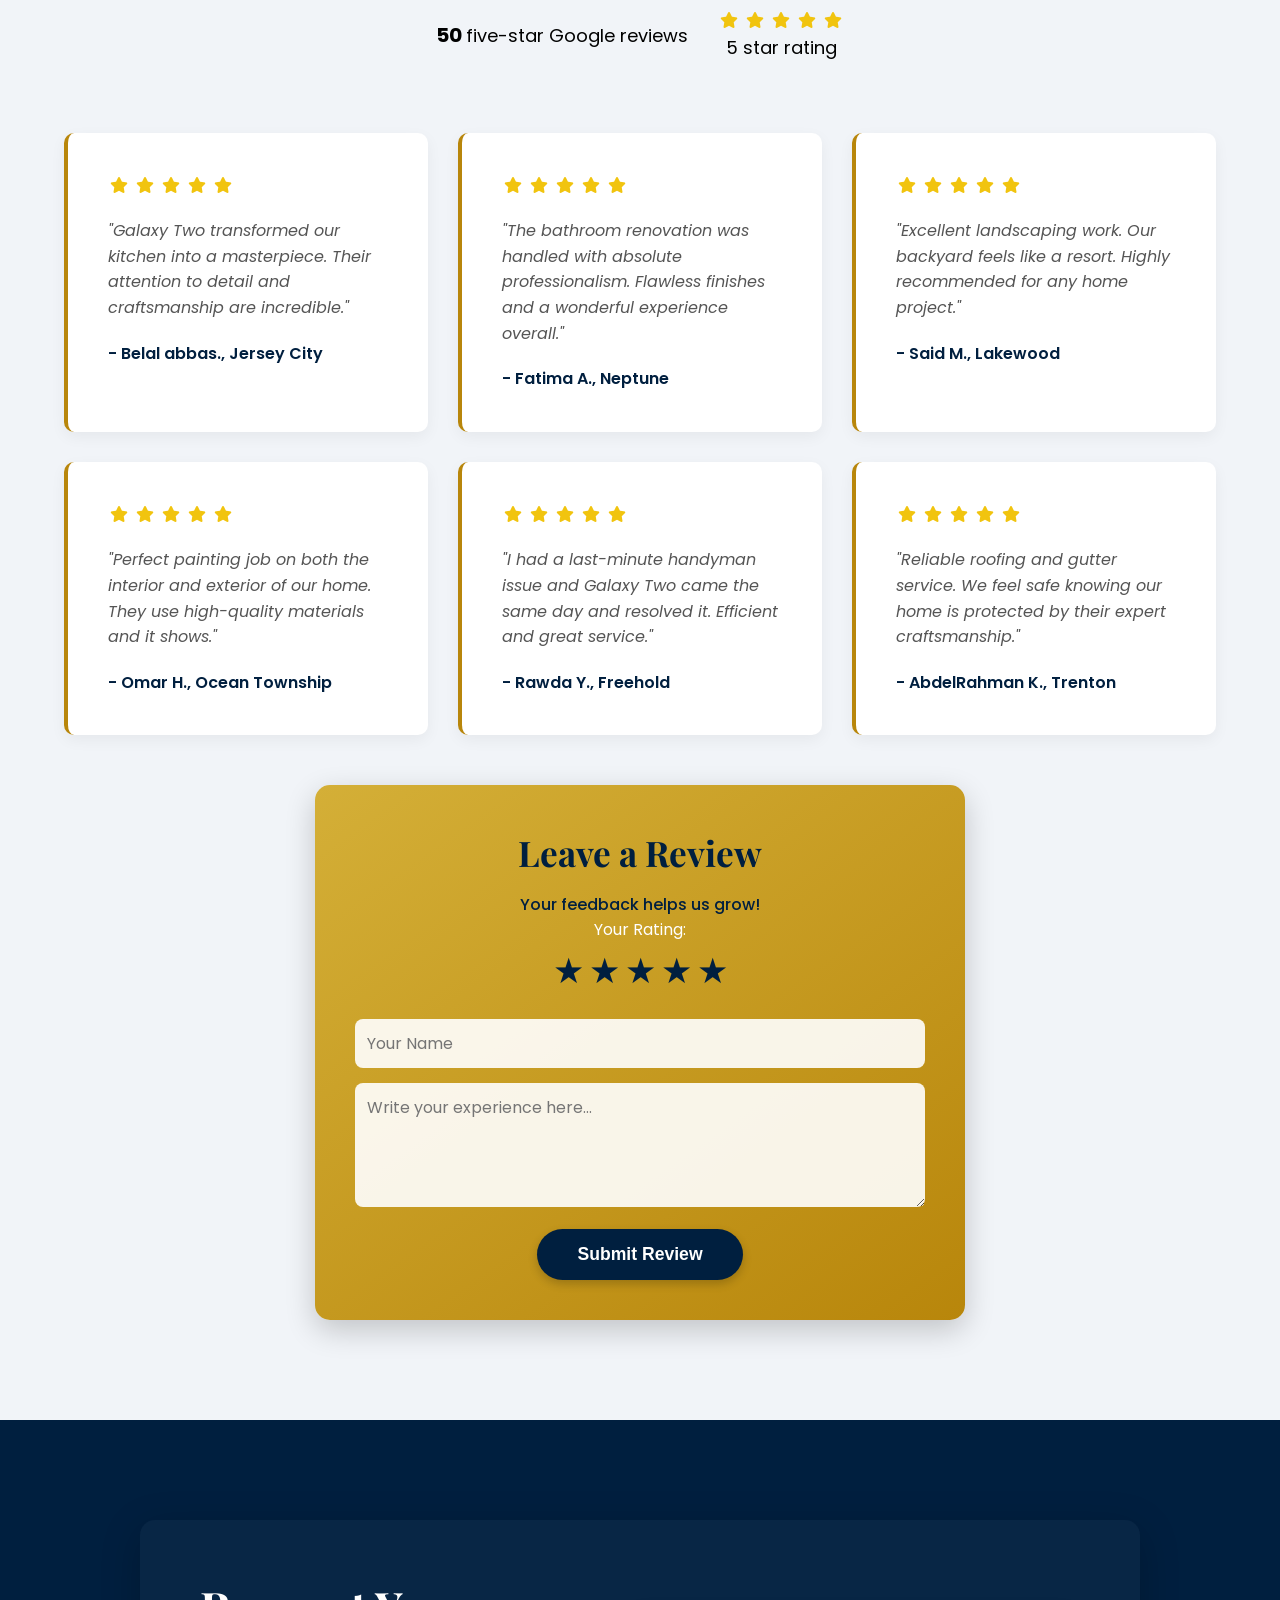
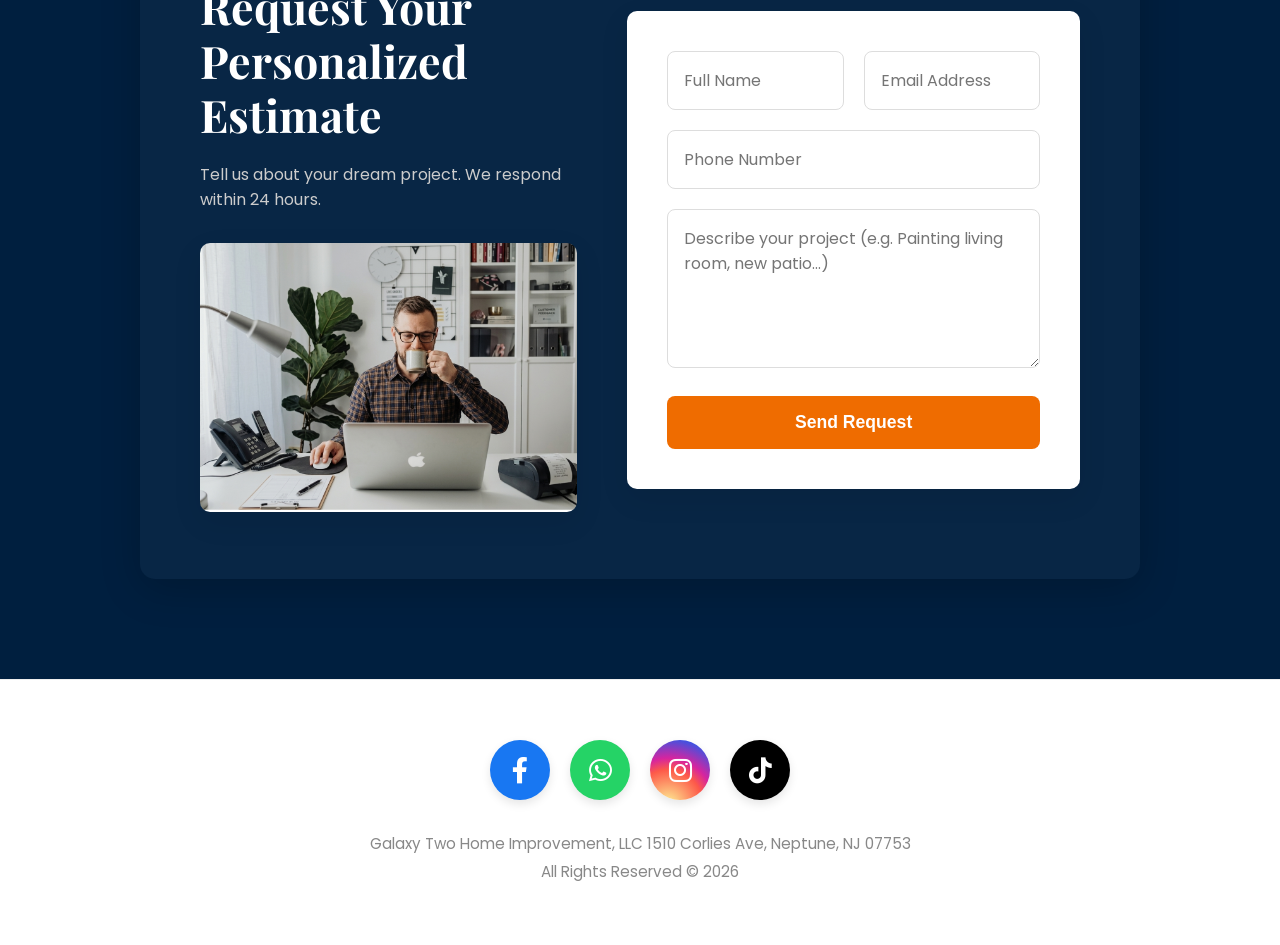
==== commit 7891228e: "fix Our Premium Services , reviews-section-premium" ====
--- a/index.html
+++ b/index.html
@@ -42,52 +42,51 @@
     </header>
 
     <section id="services" class="services">
-        <h2 class="section-title">Our Premium Services</h2>
-        <div class="service-grid">
-            <div class="card hover-animate">
-                <img src="images/images.jpg" alt="Landscaping Service" class="service-img">
-                <div class="card-content">
-                    <h3>Artisanal Landscaping</h3>
-                    <p>Meticulous lawn care, design, and maintenance to elevate your home's curb appeal.</p>
-                </div>
-            </div>
-            <div class="card hover-animate">
-                <img src="images/imgpaintahouseinterior.webp" alt="Painting Service" class="service-img">
-                <div class="card-content">
-                    <h3>Master Painting</h3>
-                    <p>Flawless interior and exterior finishes using high-durability premium paints.</p>
-                </div>
-            </div>
-            <div class="card hover-animate">
-                <img src="images/Kitchen+and+Bath+Remodel+Designs+by+Ceramic+Designs_0001-min.webp" alt="Renovation Service" class="service-img">
-                <div class="card-content">
-                    <h3>Kitchen & Bath</h3>
-                    <p>Modern remodeling and upgrades for your most important spaces with top finishes.</p>
-                </div>
-            </div>
-            <div class="card hover-animate">
-                <img src="images/8a77ab14-c4eb-44f3-abc7-3802cfe8947a.jpg" alt="Carpentry Service" class="service-img">
-                <div class="card-content">
-                    <h3>Drywall & Carpentry</h3>
-                    <p>Professional drywall installation, repair, and custom carpentry for a perfect structure.</p>
-                </div>
-            </div>
-            <div class="card hover-animate">
-                <img src="images/Gemini_Generated_Image_jaud03jaud03jaud.png" alt="Roofing Service" class="service-img">
-                <div class="card-content">
-                    <h3>Roofing & Gutters</h3>
-                    <p>Reliable roof inspections, repairs, and gutter cleaning to protect your home.</p>
-                </div>
-            </div>
-            <div class="card hover-animate">
-                <img src="images/Gemini_Generated_Image_tlhnj5tlhnj5tlhn(1).png" alt="Handyman Service" class="service-img">
-                <div class="card-content">
-                    <h3>General Handyman</h3>
-                    <p>Expert electrical, plumbing, and general home repairs at your doorstep.</p>
-                </div>
-            </div>
-        </div>
-    </section>
+    <h2 class="section-title">Our Premium Services</h2>
+    <div class="service-grid">
+        
+        <div class="card hover-animate">
+            <img src="Cutting grass.jpg" alt="Cutting Grass" class="service-img">
+            <div class="card-content">
+                <h3>Cutting Grass</h3>
+                <p>Professional lawn mowing and edge trimming to keep your grass healthy and perfectly manicured.</p>
+            </div>
+        </div>
+
+        <div class="card hover-animate">
+            <img src="Driveway cleaning.jpg" alt="Driveway Cleaning" class="service-img">
+            <div class="card-content">
+                <h3>Driveway Cleaning</h3>
+                <p>Power washing and deep cleaning for driveways and walkways to remove stains, dirt, and grime.</p>
+            </div>
+        </div>
+
+        <div class="card hover-animate">
+            <img src="Moving.jpg" alt="General Cleaning & Moving" class="service-img">
+            <div class="card-content">
+                <h3>Property Clean-up & Moving</h3>
+                <p>Complete yard clean-ups, furniture moving, and professional hauling services for everything you need.</p>
+            </div>
+        </div>
+
+        <div class="card hover-animate">
+            <img src="Cutting trees.jpg" alt="Cutting Trees" class="service-img">
+            <div class="card-content">
+                <h3>Cutting Trees</h3>
+                <p>Safe and expert tree cutting, branch removal, and shaping to maintain your property's safety and beauty.</p>
+            </div>
+        </div>
+
+        <div class="card hover-animate">
+            <img src="Trees treatment.jpg" alt="Trees Treatment" class="service-img">
+            <div class="card-content">
+                <h3>Trees Treatment</h3>
+                <p>Advanced care, disease prevention, and nutritional treatments to ensure your trees stay strong and thriving.</p>
+            </div>
+        </div>
+
+    </div>
+</section>
 
     <section id="projects" class="projects">
         <h2 class="section-title">Our Recent Projects</h2>
@@ -154,6 +153,7 @@
                 <div class="card-author">
                     <h4>- Belal abbas., Jersey City</h4>
                 </div>
+             
             </div>
 
             <div class="review-card-premium hover-animate">
@@ -227,6 +227,29 @@
             </div>
 
         </div> </div>
+           <div class="add-review-form">
+    <h3>Leave a Review</h3>
+    <p>Your feedback helps us grow!</p>
+    
+    <form id="user-review-form">
+        <div class="rating-input">
+            <span class="star-label">Your Rating:</span>
+            <div class="stars-to-select">
+                <input type="radio" id="star5" name="rating" value="5"><label for="star5">★</label>
+                <input type="radio" id="star4" name="rating" value="4"><label for="star4">★</label>
+                <input type="radio" id="star3" name="rating" value="3"><label for="star3">★</label>
+                <input type="radio" id="star2" name="rating" value="2"><label for="star2">★</label>
+                <input type="radio" id="star1" name="rating" value="1"><label for="star1">★</label>
+            </div>
+        </div>
+        
+        <input type="text" placeholder="Your Name" required>
+        <textarea placeholder="Write your experience here..." rows="4" required></textarea>
+        
+        <button type="submit" class="submit-review-btn">Submit Review</button>
+    </form>
+</div>
+
 </section>
 
     <section id="contact" class="contact-section-colored">
--- a/style.css
+++ b/style.css
@@ -235,4 +235,90 @@
 @media (max-width: 768px) {
     .review-cards-container { grid-template-columns: 1fr; } /* صف واحد على الموبايل */
     .ratings-bar { flex-direction: column; gap: 15px; }
+}
+.add-review-form {
+    background: linear-gradient(145deg, #d4af37, #b8860b); /* تدرج ذهبي فخم */
+    padding: 40px;
+    border-radius: 15px;
+    max-width: 650px;
+    margin: 50px auto 0;
+    box-shadow: 0 10px 30px rgba(0,0,0,0.2);
+    text-align: center;
+    color: #fff; /* خليت الكلام أبيض عشان يبان على الذهبي */
+}
+
+.add-review-form h3 { 
+    font-family: 'Playfair Display', serif; 
+    font-size: 2.2rem; 
+    margin-bottom: 10px;
+    color: #001f3f; /* عنوان بلون كحلي غامق عشان يكسر اللون ويظهر */
+}
+
+.add-review-form p {
+    color: #001f3f;
+    font-weight: 500;
+}
+
+.stars-to-select label {
+    color: #001f3f; /* النجوم وهي مش مختارة تكون كحلي */
+    cursor: pointer;
+    font-size: 35px;
+    transition: 0.3s;
+}
+
+/* تنسيق النجوم بالعرض وإخفاء الدوائر */
+.stars-to-select {
+    display: flex;
+    flex-direction: row-reverse; /* عشان التقييم يشتغل من الشمال لليمين صح */
+    justify-content: center;
+    gap: 5px;
+    margin-bottom: 20px;
+}
+
+.stars-to-select input {
+    display: none; /* إخفاء الدوائر البيضاء */
+}
+
+.stars-to-select label {
+    font-size: 35px;
+    color: #001f3f; /* لون الكحلي الأساسي */
+    cursor: pointer;
+    transition: color 0.2s ease-in-out;
+}
+
+/* تأثير التلوين عند الوقوف بالماوس أو الاختيار */
+.stars-to-select label:hover,
+.stars-to-select label:hover ~ label,
+.stars-to-select input:checked ~ label {
+    color: #fff; /* قلب النجوم للون الأبيض */
+}
+
+
+.add-review-form input, .add-review-form textarea {
+    width: 100%;
+    padding: 12px;
+    margin-bottom: 15px;
+    border: none;
+    border-radius: 8px;
+    background: rgba(255, 255, 255, 0.9); /* أبيض شفاف شوية */
+    color: #333;
+}
+
+.submit-review-btn {
+    background-color: #001f3f; /* زرار كحلي فخم */
+    color: white;
+    padding: 15px 40px;
+    border: none;
+    border-radius: 30px;
+    cursor: pointer;
+    font-weight: bold;
+    font-size: 1.1rem;
+    transition: 0.4s;
+    box-shadow: 0 4px 10px rgba(0,0,0,0.2);
+}
+
+.submit-review-btn:hover {
+    background-color: #fff;
+    color: #001f3f;
+    transform: scale(1.05); /* حركة تكبير بسيطة عند اللمس */
 }
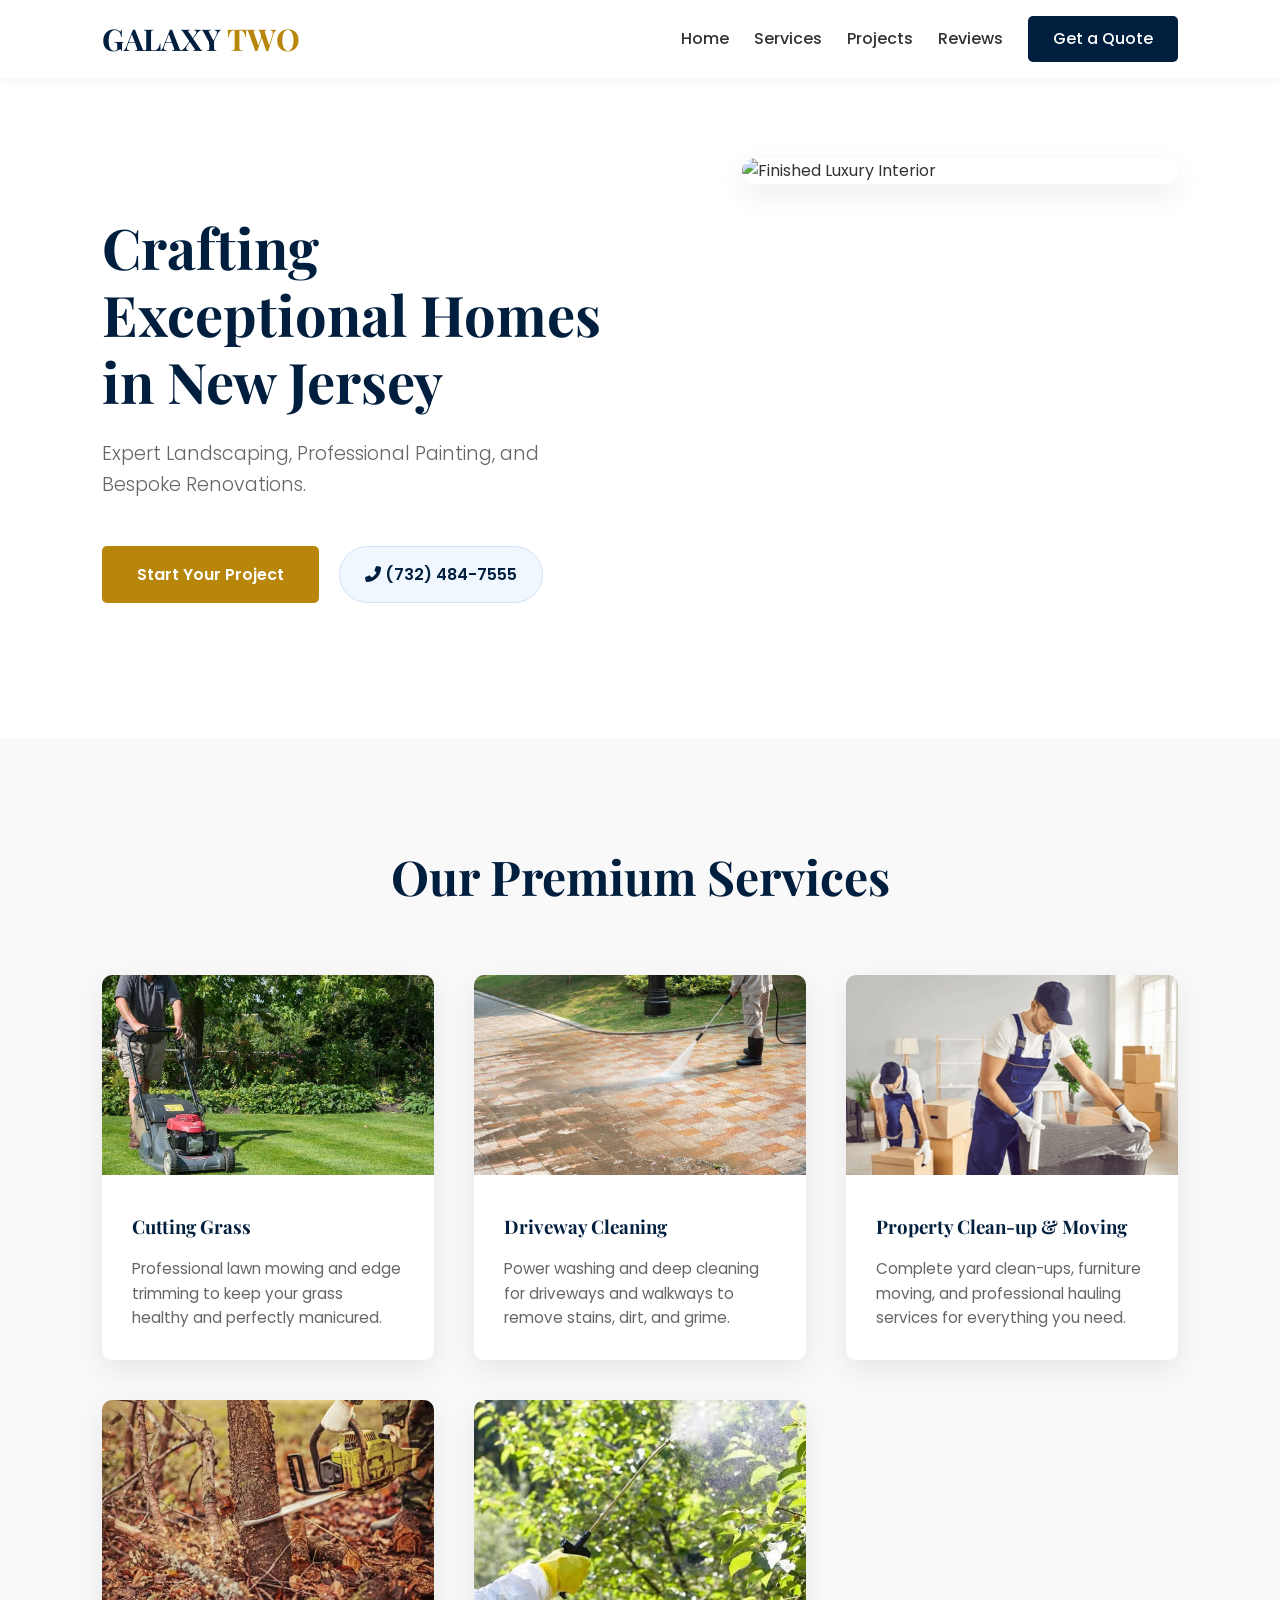
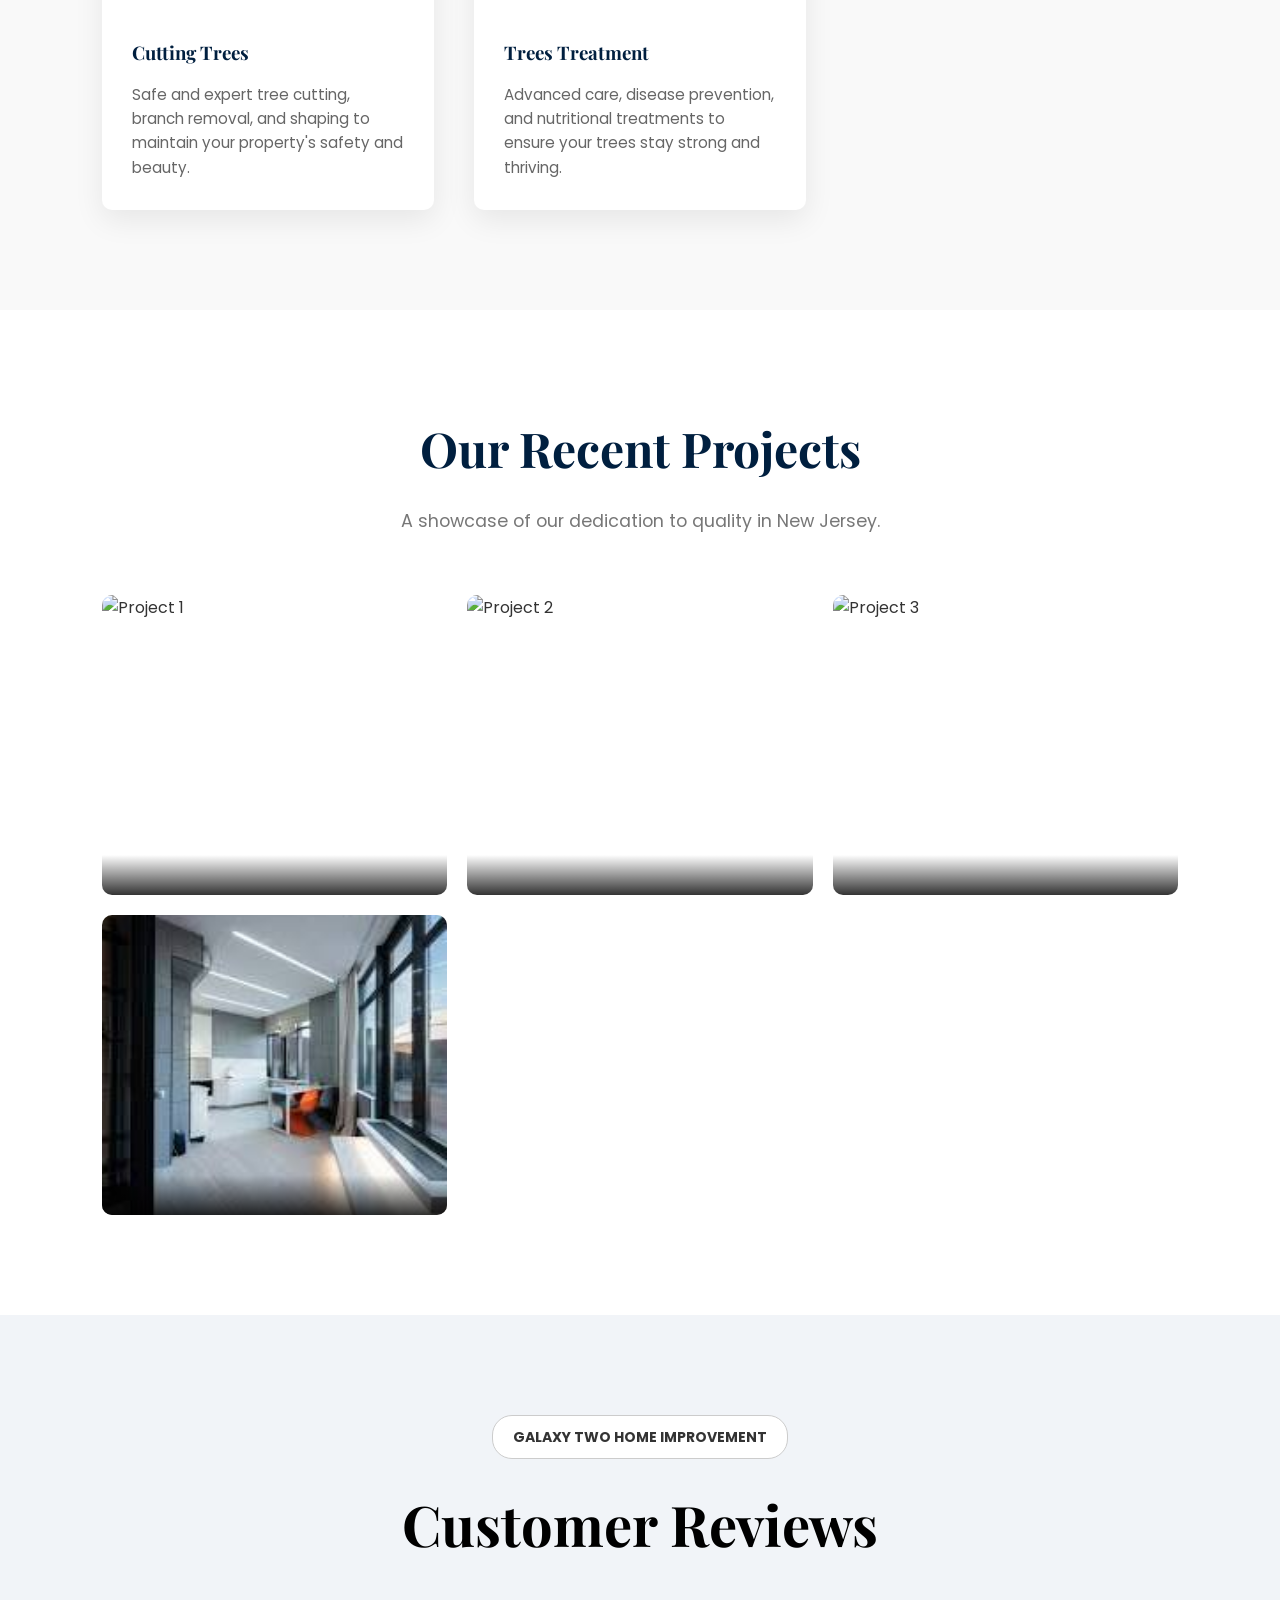
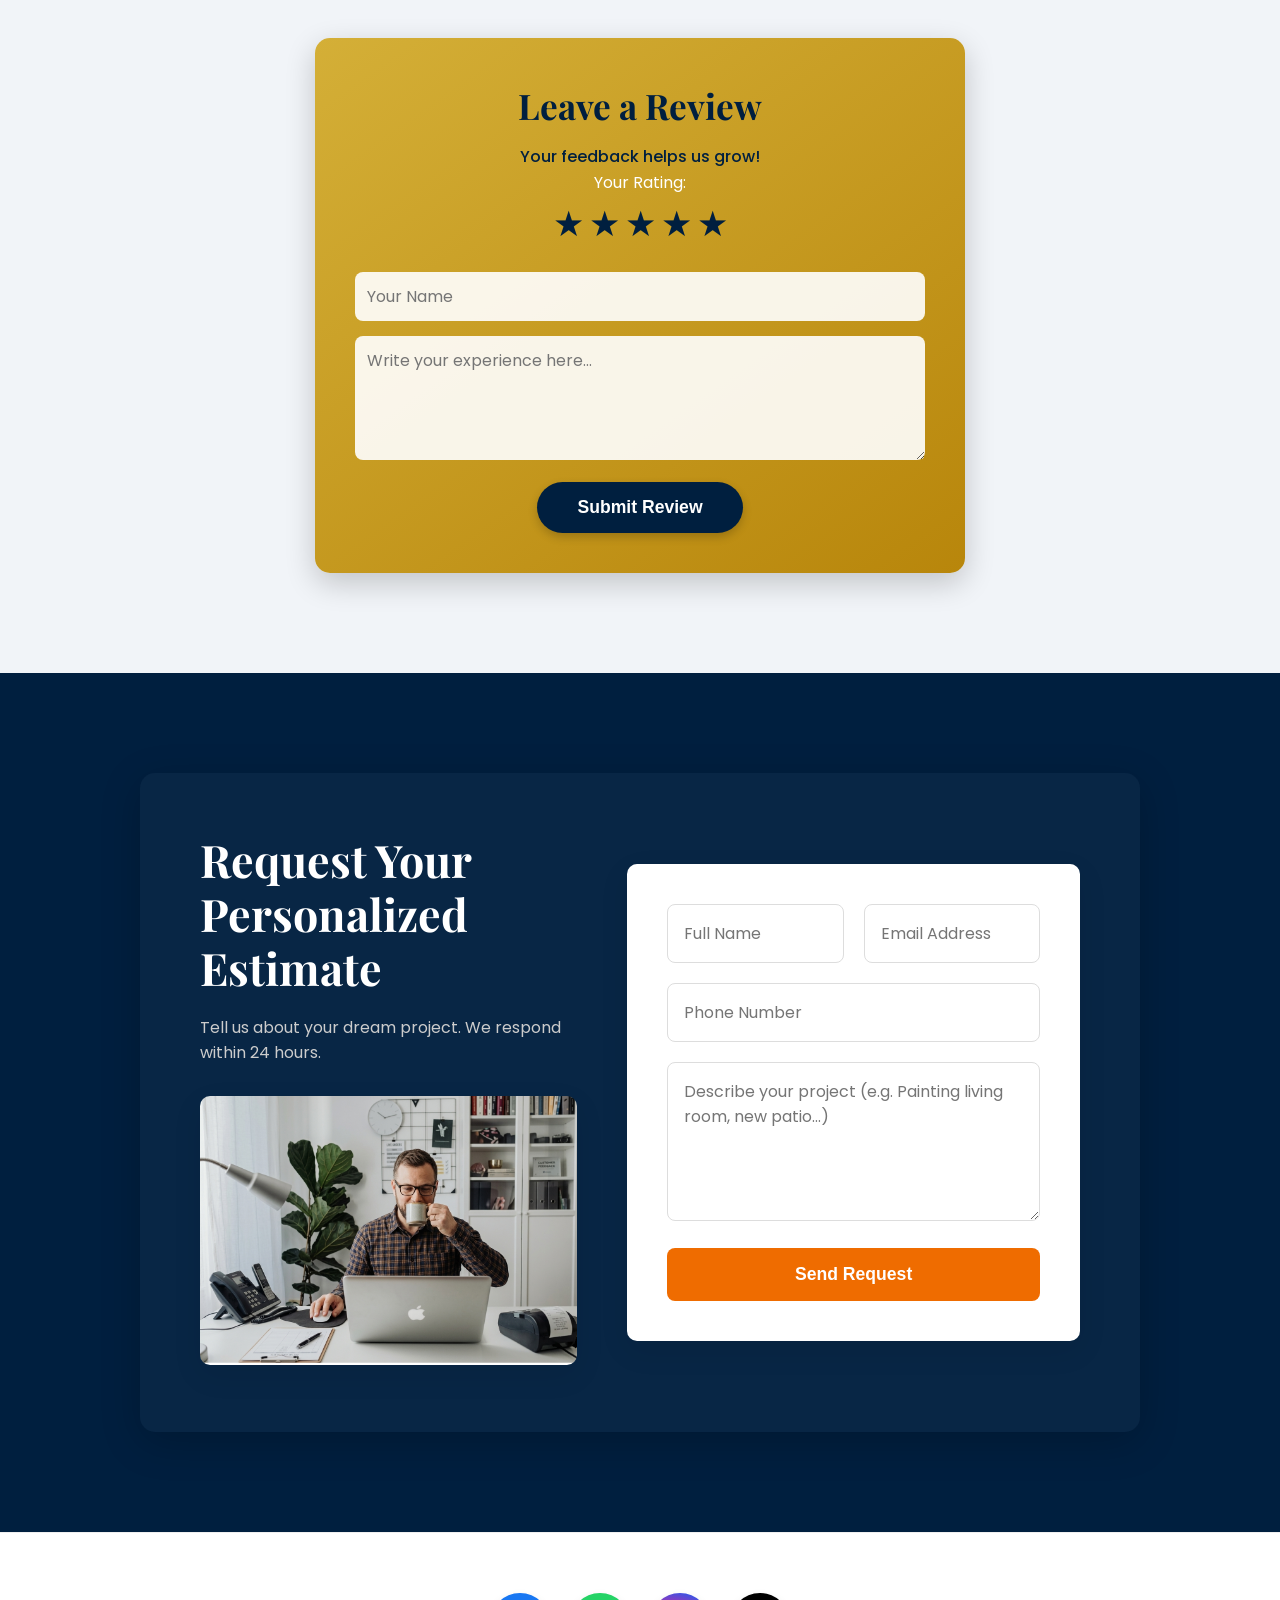
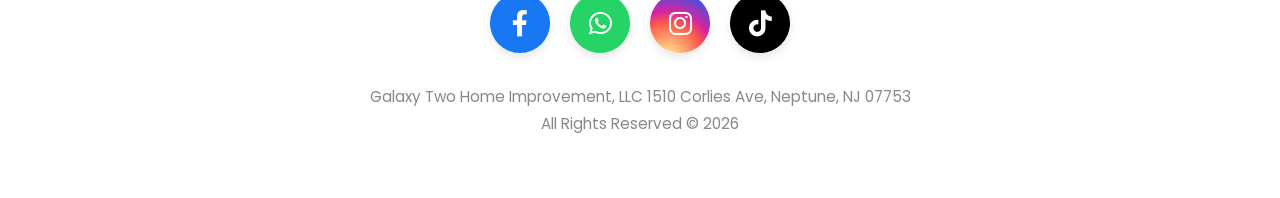
==== commit fe51e053: "Update index.html" ====
--- a/index.html
+++ b/index.html
@@ -1,6 +1,7 @@
 <!DOCTYPE html>
 <html lang="en">
 <head>
+
     <meta charset="UTF-8">
     <meta name="viewport" content="width=device-width, initial-scale=1.0">
     <title>Galaxy Two Home Improvement | Premium NJ Services</title>
@@ -8,6 +9,20 @@
     <link rel="stylesheet" href="https://cdnjs.cloudflare.com/ajax/libs/font-awesome/6.0.0/css/all.min.css">
     <link rel="stylesheet" href="style.css">
     <link rel="icon" type="image/png" href="im.png">
+
+    <!-- Google tag (gtag.js) -->
+<script async src="https://www.googletagmanager.com/gtag/js?id=G-F7MHPLVRKL">
+</script>
+<script>
+  window.dataLayer = window.dataLayer || [];
+  function gtag(){dataLayer.push(arguments);}
+  gtag('js', new Date());
+
+  gtag('config', 'G-F7MHPLVRKL');
+</script>
+
+
+
 </head>
 <body>
 
@@ -111,148 +126,46 @@
         </div>
     </section>
 <section id="reviews" class="reviews-section-premium">
-    <div class="reviews-content-wrapper">
-        
-        <div class="reviews-content">
-            <div class="brand-tag">
-                <span>GALAXY TWO HOME IMPROVEMENT</span>
-            </div>
-            
-            <h2 class="reviews-title-premium">Customer Reviews</h2>
-            
-            <div class="ratings-bar">
-                <div class="rating-stat">
-                    <span class="rating-number">50</span>
-                    <span class="rating-text">five-star Google reviews</span>
-                </div>
-                
-                <div class="stars-stat">
-                    <div class="stars-wrapper">
-                        <i class="fas fa-star gold"></i>
-                        <i class="fas fa-star gold"></i>
-                        <i class="fas fa-star gold"></i>
-                        <i class="fas fa-star gold"></i>
-                        <i class="fas fa-star gold"></i>
-                    </div>
-                    <span class="star-rating-text">5 star rating</span>
-                </div>
-            </div>
-        </div>
-
-        <div class="review-cards-container">
-            
-            <div class="review-card-premium hover-animate">
-                <div class="card-stars">
-                    <i class="fas fa-star gold"></i>
-                    <i class="fas fa-star gold"></i>
-                    <i class="fas fa-star gold"></i>
-                    <i class="fas fa-star gold"></i>
-                    <i class="fas fa-star gold"></i>
-                </div>
-                <p>"Galaxy Two transformed our kitchen into a masterpiece. Their attention to detail and craftsmanship are incredible."</p>
-                <div class="card-author">
-                    <h4>- Belal abbas., Jersey City</h4>
-                </div>
-             
-            </div>
-
-            <div class="review-card-premium hover-animate">
-                <div class="card-stars">
-                    <i class="fas fa-star gold"></i>
-                    <i class="fas fa-star gold"></i>
-                    <i class="fas fa-star gold"></i>
-                    <i class="fas fa-star gold"></i>
-                    <i class="fas fa-star gold"></i>
-                </div>
-                <p>"The bathroom renovation was handled with absolute professionalism. Flawless finishes and a wonderful experience overall."</p>
-                <div class="card-author">
-                    <h4>- Fatima A., Neptune</h4>
-                </div>
-            </div>
-
-            <div class="review-card-premium hover-animate">
-                <div class="card-stars">
-                    <i class="fas fa-star gold"></i>
-                    <i class="fas fa-star gold"></i>
-                    <i class="fas fa-star gold"></i>
-                    <i class="fas fa-star gold"></i>
-                    <i class="fas fa-star gold"></i>
-                </div>
-                <p>"Excellent landscaping work. Our backyard feels like a resort. Highly recommended for any home project."</p>
-                <div class="card-author">
-                    <h4>- Said M., Lakewood</h4>
-                </div>
-            </div>
-
-            <div class="review-card-premium hover-animate">
-                <div class="card-stars">
-                    <i class="fas fa-star gold"></i>
-                    <i class="fas fa-star gold"></i>
-                    <i class="fas fa-star gold"></i>
-                    <i class="fas fa-star gold"></i>
-                    <i class="fas fa-star gold"></i>
-                </div>
-                <p>"Perfect painting job on both the interior and exterior of our home. They use high-quality materials and it shows."</p>
-                <div class="card-author">
-                    <h4>- Omar H., Ocean Township</h4>
-                </div>
-            </div>
-
-            <div class="review-card-premium hover-animate">
-                <div class="card-stars">
-                    <i class="fas fa-star gold"></i>
-                    <i class="fas fa-star gold"></i>
-                    <i class="fas fa-star gold"></i>
-                    <i class="fas fa-star gold"></i>
-                    <i class="fas fa-star gold"></i>
-                </div>
-                <p>"I had a last-minute handyman issue and Galaxy Two came the same day and resolved it. Efficient and great service."</p>
-                <div class="card-author">
-                    <h4>- Rawda Y., Freehold</h4>
-                </div>
-            </div>
-
-            <div class="review-card-premium hover-animate">
-                <div class="card-stars">
-                    <i class="fas fa-star gold"></i>
-                    <i class="fas fa-star gold"></i>
-                    <i class="fas fa-star gold"></i>
-                    <i class="fas fa-star gold"></i>
-                    <i class="fas fa-star gold"></i>
-                </div>
-                <p>"Reliable roofing and gutter service. We feel safe knowing our home is protected by their expert craftsmanship."</p>
-                <div class="card-author">
-                    <h4>- AbdelRahman K., Trenton</h4>
-                </div>
-            </div>
-
-        </div> </div>
-           <div class="add-review-form">
-    <h3>Leave a Review</h3>
-    <p>Your feedback helps us grow!</p>
-    
-    <form id="user-review-form">
-        <div class="rating-input">
-            <span class="star-label">Your Rating:</span>
-            <div class="stars-to-select">
-                <input type="radio" id="star5" name="rating" value="5"><label for="star5">★</label>
-                <input type="radio" id="star4" name="rating" value="4"><label for="star4">★</label>
-                <input type="radio" id="star3" name="rating" value="3"><label for="star3">★</label>
-                <input type="radio" id="star2" name="rating" value="2"><label for="star2">★</label>
-                <input type="radio" id="star1" name="rating" value="1"><label for="star1">★</label>
-            </div>
-        </div>
-        
-        <input type="text" placeholder="Your Name" required>
-        <textarea placeholder="Write your experience here..." rows="4" required></textarea>
-        
-        <button type="submit" class="submit-review-btn">Submit Review</button>
-    </form>
+
+<div class="reviews-content-wrapper">
+<div class="reviews-content">
+<div class="brand-tag">
+<span>GALAXY TWO HOME IMPROVEMENT</span>
+</div>
+<h2 class="reviews-title-premium">Customer Reviews</h2>
+</div>
+
+<!-- Google Reviews (Elfsight) -->
+<div class="google-reviews-widget">
+<div class="elfsight-app-164b084a-3c6d-4fa2-8db3-c09c84a7a9c1" data-elfsight-app-lazy></div>
+</div>
+</div>
+
+<div class="reviews-content-wrapper">
+<div class="add-review-form">
+<h3>Leave a Review</h3>
+<p>Your feedback helps us grow!</p>
+<form action="https://formspree.io/f/xzdyvzzg" method="POST" id="user-review-form">
+<div class="rating-input">
+<span class="star-label">Your Rating:</span>
+<div class="stars-to-select">
+<input type="radio" id="star5" name="rating" value="5"><label for="star5">★</label>
+<input type="radio" id="star4" name="rating" value="4"><label for="star4">★</label>
+<input type="radio" id="star3" name="rating" value="3"><label for="star3">★</label>
+<input type="radio" id="star2" name="rating" value="2"><label for="star2">★</label>
+<input type="radio" id="star1" name="rating" value="1"><label for="star1">★</label>
+</div>
+</div>
+<input type="text" name="customer-name" placeholder="Your Name" required>
+<textarea name="review-message" placeholder="Write your experience here..." rows="4" required></textarea>
+<button type="submit" class="submit-review-btn">Submit Review</button>
+</form>
+</div>
 </div>
 
 </section>
 
-    <section id="contact" class="contact-section-colored">
+<section id="contact" class="contact-section-colored">
         <div class="contact-container hover-animate">
             <div class="contact-text-side">
                 <h2>Request Your Personalized Estimate</h2>
@@ -294,6 +207,8 @@
         </div>
     </div>
 
-    <script src="script.js"></script>
+    <script src="https://elfsightcdn.com/platform.js" async></script>
+<script src="script.js"></script>
+    
 </body>
-</html>+</html>
